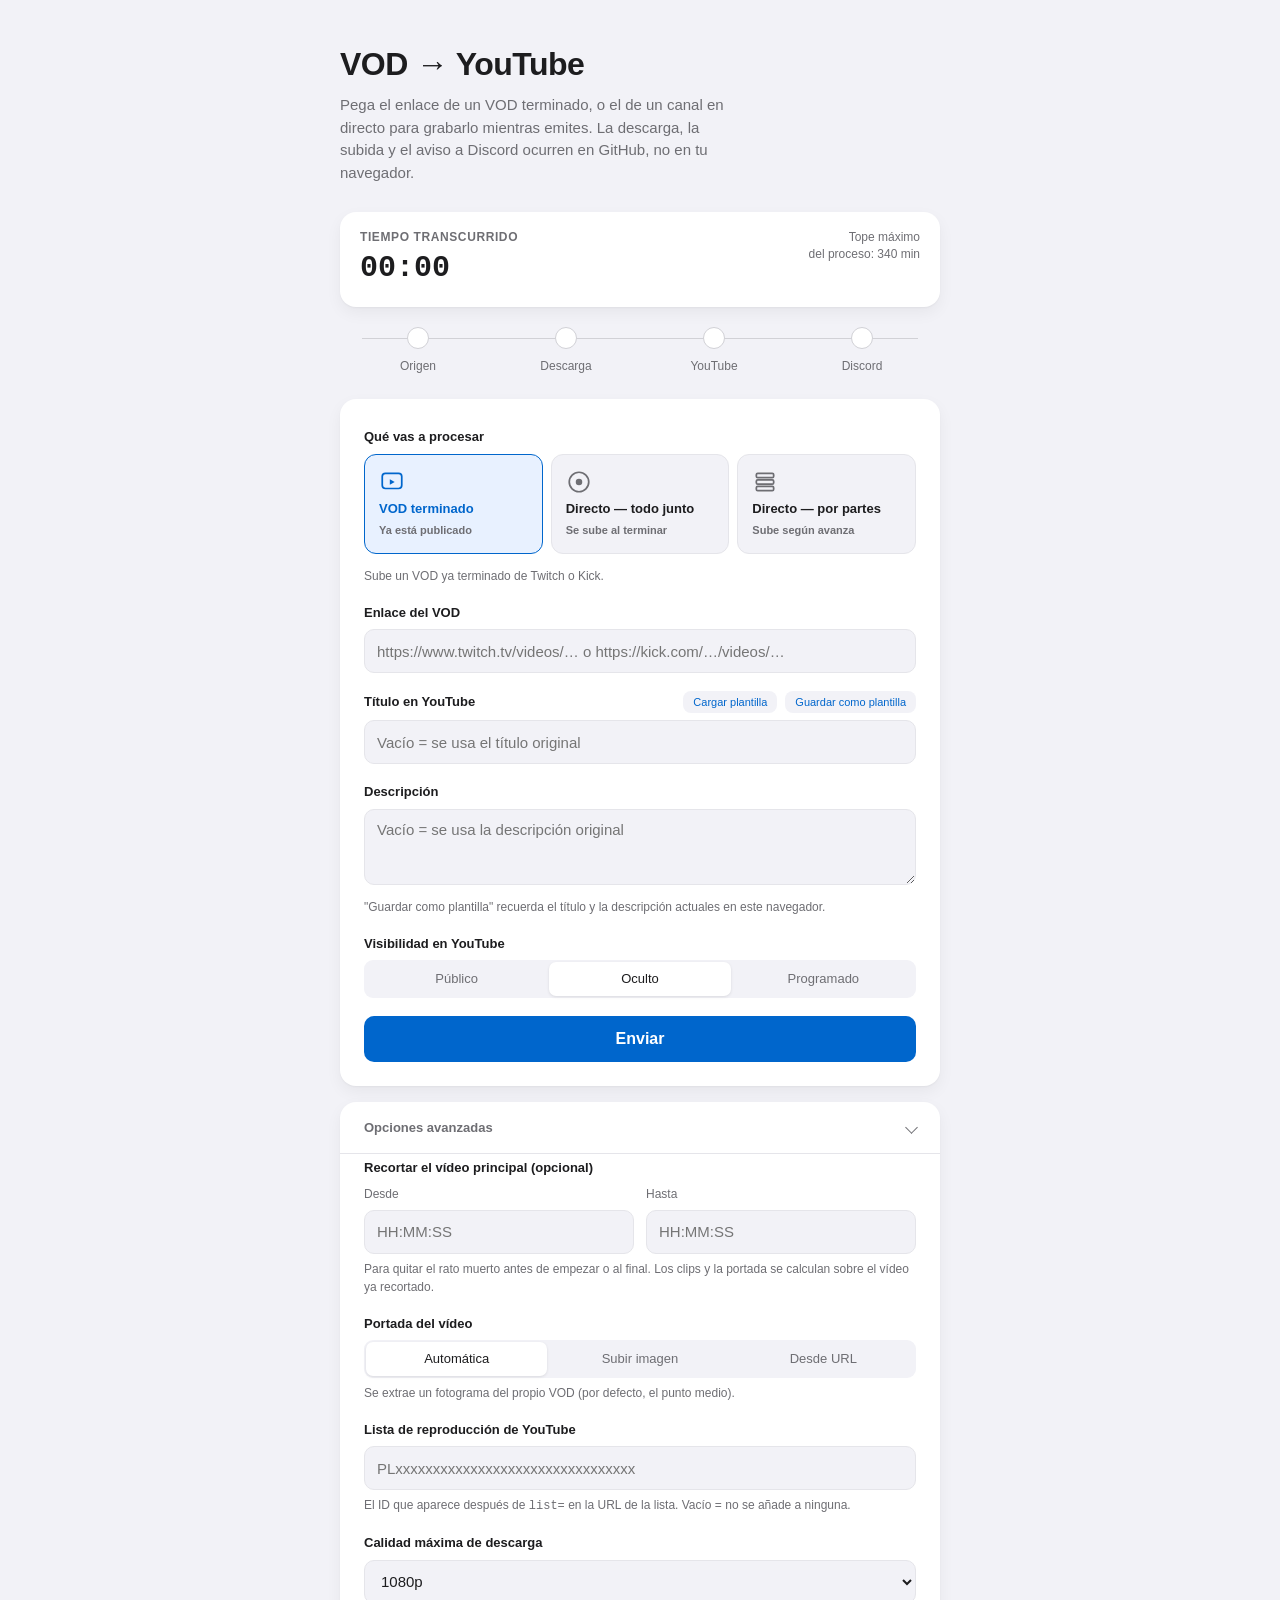
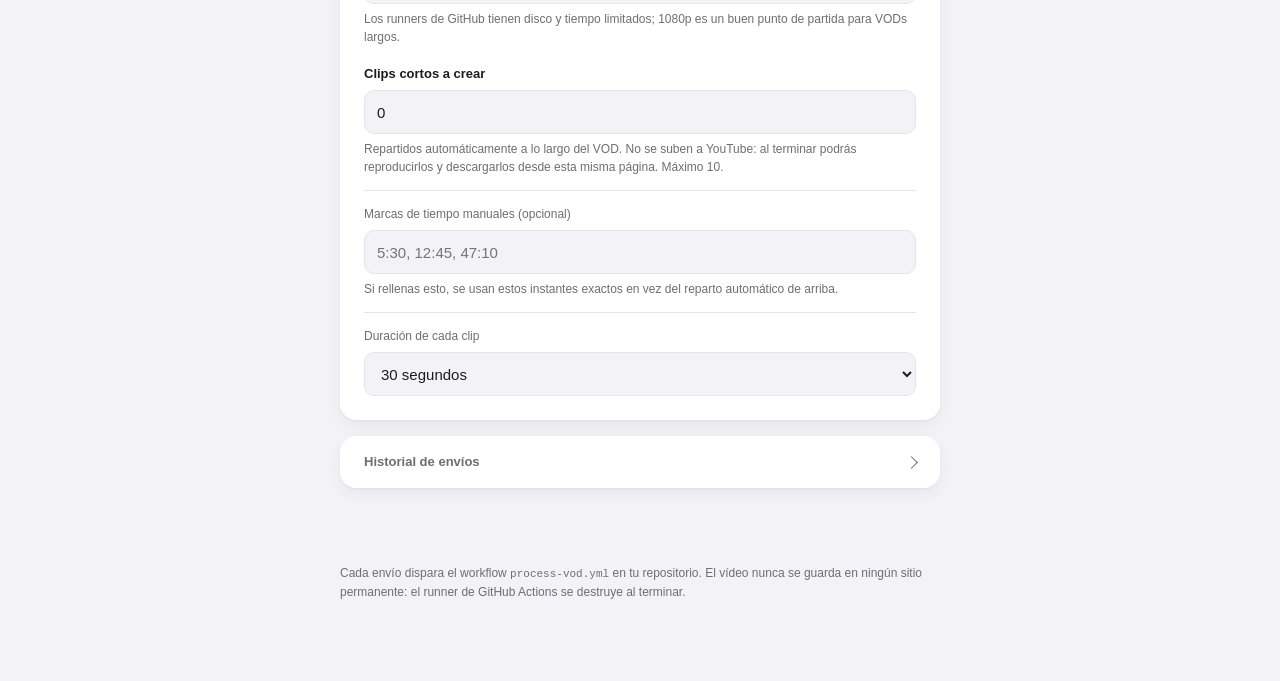
==== index.html @ ce453909 "Add files via upload" ====
<!doctype html>
<html lang="es">
<head>
<meta charset="utf-8" />
<meta name="viewport" content="width=device-width, initial-scale=1" />
<meta name="theme-color" content="#f2f2f7" />
<meta name="apple-mobile-web-app-capable" content="yes" />
<meta name="apple-mobile-web-app-status-bar-style" content="default" />
<title>VOD → YouTube</title>
<link rel="stylesheet" href="style.css" />
</head>
<body>
<div class="page">

  <h1>VOD → YouTube</h1>
  <p class="subtitle">Pega el enlace de un VOD terminado, o el de un canal en directo para grabarlo mientras emites. La descarga, la subida y el aviso a Discord ocurren en GitHub, no en tu navegador.</p>

  <div class="stopwatch">
    <div>
      <div class="stopwatch-label">Tiempo transcurrido</div>
      <div class="stopwatch-time" id="stopwatchTime">00:00</div>
    </div>
    <div class="stopwatch-ceiling">Tope máximo<br />del proceso: 340 min</div>
  </div>

  <div class="rail" id="rail" aria-hidden="true">
    <div class="rail-stop">
      <div class="lamp" id="lamp-origen"></div>
      <span class="rail-label">Origen</span>
    </div>
    <div class="rail-stop">
      <div class="lamp" id="lamp-descarga"></div>
      <span class="rail-label">Descarga</span>
    </div>
    <div class="rail-stop">
      <div class="lamp" id="lamp-youtube"></div>
      <span class="rail-label">YouTube</span>
    </div>
    <div class="rail-stop">
      <div class="lamp" id="lamp-discord"></div>
      <span class="rail-label">Discord</span>
    </div>
  </div>

  <form id="vodForm">

    <div class="card">
      <div class="field form-actions-row">
        <button type="button" id="retryLastBtn" class="ghost-btn" hidden>Rellenar con el último envío</button>
      </div>

      <div class="field">
        <label>Qué vas a procesar</label>
        <div class="mode-cards">
          <label class="mode-card" for="mode-vod">
            <input type="radio" name="mode" id="mode-vod" value="vod" checked />
            <span class="mode-card-icon" aria-hidden="true">
              <svg viewBox="0 0 24 24" fill="none" stroke="currentColor" stroke-width="1.6" stroke-linecap="round" stroke-linejoin="round"><rect x="3" y="4" width="18" height="14" rx="3"/><path d="M10 9.5v5l4.5-2.5z" fill="currentColor" stroke="none"/></svg>
            </span>
            <span class="mode-card-title">VOD terminado</span>
            <span class="mode-card-desc">Ya está publicado</span>
          </label>
          <label class="mode-card" for="mode-live-simple">
            <input type="radio" name="mode" id="mode-live-simple" value="live_simple" />
            <span class="mode-card-icon" aria-hidden="true">
              <svg viewBox="0 0 24 24" fill="none" stroke="currentColor" stroke-width="1.6" stroke-linecap="round" stroke-linejoin="round"><circle cx="12" cy="12" r="9"/><circle cx="12" cy="12" r="3" fill="currentColor" stroke="none"/></svg>
            </span>
            <span class="mode-card-title">Directo — todo junto</span>
            <span class="mode-card-desc">Se sube al terminar</span>
          </label>
          <label class="mode-card" for="mode-live-chunked">
            <input type="radio" name="mode" id="mode-live-chunked" value="live_chunked" />
            <span class="mode-card-icon" aria-hidden="true">
              <svg viewBox="0 0 24 24" fill="none" stroke="currentColor" stroke-width="1.6" stroke-linecap="round" stroke-linejoin="round"><rect x="4" y="4" width="16" height="4" rx="1.3"/><rect x="4" y="10" width="16" height="4" rx="1.3"/><rect x="4" y="16" width="16" height="4" rx="1.3"/></svg>
            </span>
            <span class="mode-card-title">Directo — por partes</span>
            <span class="mode-card-desc">Sube según avanza</span>
          </label>
        </div>
        <p class="hint" id="modeHint">Sube un VOD ya terminado de Twitch o Kick.</p>
      </div>

      <div class="field show-for-vod">
        <label for="vodUrl">Enlace del VOD</label>
        <input type="url" id="vodUrl" placeholder="https://www.twitch.tv/videos/… o https://kick.com/…/videos/…" />
      </div>

      <div class="field show-for-live">
        <label for="liveChannelUrl">Canal de Twitch en directo</label>
        <input type="url" id="liveChannelUrl" placeholder="https://www.twitch.tv/tu_canal" />
        <span class="hint">La URL de tu canal (no la de un VOD) — solo funciona mientras estés emitiendo de verdad.</span>
      </div>

      <div class="field show-for-chunked">
        <label for="chunkMinutes">Minutos por parte</label>
        <input type="number" id="chunkMinutes" min="5" max="60" value="25" />
        <span class="hint">Cada este número de minutos, lo grabado hasta ese momento se sube como una parte independiente ("— Parte 1", "— Parte 2"...), y sigue grabando la siguiente.</span>
      </div>

      <div class="field">
        <div class="field-label-row">
          <label for="title">Título en YouTube</label>
          <div class="template-buttons">
            <button type="button" id="loadTemplateBtn" class="ghost-btn-sm">Cargar plantilla</button>
            <button type="button" id="saveTemplateBtn" class="ghost-btn-sm">Guardar como plantilla</button>
          </div>
        </div>
        <input type="text" id="title" placeholder="Vacío = se usa el título original" />
      </div>

      <div class="field">
        <label for="description">Descripción</label>
        <textarea id="description" placeholder="Vacío = se usa la descripción original"></textarea>
        <span class="hint">"Guardar como plantilla" recuerda el título y la descripción actuales en este navegador.</span>
      </div>

      <div class="field">
        <label>Visibilidad en YouTube</label>
        <div class="segmented">
          <input type="radio" name="privacy" id="privacy-public" value="public" />
          <label for="privacy-public">Público</label>
          <input type="radio" name="privacy" id="privacy-unlisted" value="unlisted" checked />
          <label for="privacy-unlisted">Oculto</label>
          <input type="radio" name="privacy" id="privacy-scheduled" value="scheduled" />
          <label for="privacy-scheduled">Programado</label>
        </div>
        <div class="schedule-row" id="scheduleRow">
          <label for="scheduledAt">Fecha y hora de publicación</label>
          <input type="datetime-local" id="scheduledAt" />
          <span class="hint">En tu zona horaria local; se convierte a UTC automáticamente.</span>
        </div>
      </div>

      <div class="field">
        <button type="submit" id="submitBtn">Enviar</button>
      </div>
    </div>

    <details class="card" id="advancedDetails" open>
      <summary>Opciones avanzadas</summary>
      <div class="details-body">

        <div class="field show-for-vod">
          <label>Recortar el vídeo principal (opcional)</label>
          <div class="two-col">
            <div>
              <label for="trimStart" class="sublabel">Desde</label>
              <input type="text" id="trimStart" placeholder="HH:MM:SS" />
            </div>
            <div>
              <label for="trimEnd" class="sublabel">Hasta</label>
              <input type="text" id="trimEnd" placeholder="HH:MM:SS" />
            </div>
          </div>
          <span class="hint">Para quitar el rato muerto antes de empezar o al final. Los clips y la portada se calculan sobre el vídeo ya recortado.</span>
        </div>

        <div class="field hide-for-chunked">
          <label>Portada del vídeo</label>
          <div class="segmented">
            <input type="radio" name="thumbSource" id="thumb-auto" value="auto" checked />
            <label for="thumb-auto">Automática</label>
            <input type="radio" name="thumbSource" id="thumb-file" value="file" />
            <label for="thumb-file">Subir imagen</label>
            <input type="radio" name="thumbSource" id="thumb-url" value="url" />
            <label for="thumb-url">Desde URL</label>
          </div>

          <div class="hint" id="thumbAutoHint">Se extrae un fotograma del propio VOD (por defecto, el punto medio).</div>

          <div class="thumb-file-row" id="thumbFileRow">
            <label class="dropzone" id="dropzone" for="thumbFileInput">
              <span class="dropzone-text"><strong>Elige una imagen</strong> o arrástrala aquí — JPG o PNG, máx. 2MB</span>
              <input type="file" id="thumbFileInput" accept="image/jpeg,image/png" />
            </label>
            <div class="thumb-preview" id="thumbPreview">
              <img id="thumbPreviewImg" alt="Vista previa de la portada" />
              <div class="thumb-preview-info" id="thumbPreviewInfo"></div>
              <button type="button" id="thumbPreviewRemove">Quitar</button>
            </div>
            <span class="hint">Se sube a tu propio repositorio para que YouTube pueda leerla, y se borra automáticamente al terminar.</span>
          </div>

          <div class="thumb-url-row" id="thumbUrlRow">
            <input type="url" id="thumbnailUrl" placeholder="https://…/imagen.jpg" />
          </div>
        </div>

        <div class="field">
          <label for="playlistId">Lista de reproducción de YouTube</label>
          <input type="text" id="playlistId" placeholder="PLxxxxxxxxxxxxxxxxxxxxxxxxxxxxxxxx" />
          <span class="hint">El ID que aparece después de <code>list=</code> en la URL de la lista. Vacío = no se añade a ninguna.</span>
        </div>

        <div class="field show-for-vod">
          <label for="quality">Calidad máxima de descarga</label>
          <select id="quality">
            <option value="720">720p</option>
            <option value="1080" selected>1080p</option>
            <option value="best">Máxima disponible</option>
          </select>
          <span class="hint">Los runners de GitHub tienen disco y tiempo limitados; 1080p es un buen punto de partida para VODs largos.</span>
        </div>

        <div class="field hide-for-chunked">
          <label for="clipCount">Clips cortos a crear</label>
          <input type="number" id="clipCount" min="0" max="10" value="0" />
          <span class="hint">Repartidos automáticamente a lo largo del VOD. No se suben a YouTube: al terminar podrás reproducirlos y descargarlos desde esta misma página. Máximo 10.</span>

          <div class="field-sub">
            <label for="clipTimestamps" class="sublabel">Marcas de tiempo manuales (opcional)</label>
            <input type="text" id="clipTimestamps" placeholder="5:30, 12:45, 47:10" />
            <span class="hint">Si rellenas esto, se usan estos instantes exactos en vez del reparto automático de arriba.</span>
          </div>

          <div class="field-sub">
            <label for="clipDuration" class="sublabel">Duración de cada clip</label>
            <select id="clipDuration">
              <option value="15">15 segundos</option>
              <option value="30" selected>30 segundos</option>
              <option value="60">60 segundos</option>
            </select>
          </div>
        </div>

      </div>
    </details>

  </form>

  <div class="card results-gallery" id="resultsGallery" hidden>
    <h2 class="results-title">Resultado</h2>
    <div id="resultsList"></div>
  </div>

  <details class="card" id="historyDetails">
    <summary>Historial de envíos</summary>
    <div class="details-body">
      <div id="historyList" class="hint">Cargando…</div>
    </div>
  </details>

  <details class="card hidden-by-default" id="connectionDetails">
    <summary>Conexión con GitHub</summary>
    <div class="details-body">
      <div class="field">
        <label for="ghOwner">Usuario u organización</label>
        <input type="text" id="ghOwner" placeholder="tu-usuario" />
      </div>
      <div class="field">
        <label for="ghRepo">Repositorio</label>
        <input type="text" id="ghRepo" placeholder="vod2youtube-web" />
      </div>
      <div class="field">
        <label for="ghBranch">Rama</label>
        <input type="text" id="ghBranch" placeholder="main" value="main" />
      </div>
      <div class="field">
        <label for="ghToken">Token de acceso personal</label>
        <input type="password" id="ghToken" placeholder="ghp_… o github_pat_…" />
        <span class="hint">Necesita permisos de Actions (leer/escribir) y de Contenido (leer/escribir) sobre este repositorio. Se usa directamente desde tu navegador hacia GitHub; no pasa por ningún otro servidor.</span>
        <div class="checkbox-row">
          <input type="checkbox" id="rememberToken" checked />
          <label for="rememberToken">Recordar en este navegador</label>
        </div>
      </div>
      <p class="hint">Esta sección solo se ve añadiendo <code>?config</code> al final del enlace de esta página. Compártelo solo con quien deba configurarlo.</p>
    </div>
  </details>

  <p id="status" role="status"></p>

  <footer>
    Cada envío dispara el workflow <code>process-vod.yml</code> en tu repositorio.
    El vídeo nunca se guarda en ningún sitio permanente: el runner de GitHub Actions se destruye al terminar.
  </footer>

</div>
<script src="app.js"></script>
</body>
</html>
---- style.css ----
:root {
  --bg: #f2f2f7;
  --surface: #ffffff;
  --surface-raised: #f2f2f7;
  --line: #e5e5ea;
  --line-strong: #d1d1d6;
  --text: #1d1d1f;
  --text-muted: #6e6e73;
  --text-faint: #6e6e73;
  --blue: #0066cc;
  --blue-dim: #e8f1ff;
  --green: #1f7a35;
  --green-dim: #e7f8ea;
  --orange: #ff9500;
  --orange-dim: #fff1de;
  --red: #c92a1f;
  --red-dim: #ffebe9;
  --mono: ui-monospace, "SF Mono", Menlo, Consolas, monospace;
  --sans: -apple-system, BlinkMacSystemFont, "SF Pro Text", "Segoe UI", Roboto, Helvetica, Arial, sans-serif;
  --shadow-card: 0 1px 2px rgba(0, 0, 0, 0.04), 0 6px 16px rgba(0, 0, 0, 0.05);
}

* {
  box-sizing: border-box;
  -webkit-tap-highlight-color: transparent;
}

html {
  color-scheme: light;
}

body {
  margin: 0;
  background: var(--bg);
  color: var(--text);
  font-family: var(--sans);
  line-height: 1.5;
  min-height: 100vh;
  -webkit-font-smoothing: antialiased;
}

.page {
  max-width: 640px;
  margin: 0 auto;
  padding: 40px 20px 80px;
}

h1 {
  font-family: var(--sans);
  font-size: clamp(26px, 6vw, 32px);
  font-weight: 700;
  margin: 0 0 6px;
  letter-spacing: -0.015em;
  color: var(--text);
}

.subtitle {
  color: var(--text-muted);
  margin: 0 0 28px;
  max-width: 46ch;
  font-size: 15px;
}

/* ---------- Stopwatch ---------- */
.stopwatch {
  display: flex;
  align-items: baseline;
  justify-content: space-between;
  gap: 12px;
  background: var(--surface);
  border-radius: 16px;
  box-shadow: var(--shadow-card);
  padding: 16px 20px;
  margin-bottom: 20px;
}

.stopwatch-label {
  font-family: var(--sans);
  font-size: 12px;
  font-weight: 600;
  letter-spacing: 0.05em;
  text-transform: uppercase;
  color: var(--text-muted);
}

.stopwatch-time {
  font-family: var(--mono);
  font-size: 30px;
  font-weight: 600;
  font-variant-numeric: tabular-nums;
  color: var(--text);
}

.stopwatch-time.state-success { color: var(--green); }
.stopwatch-time.state-error { color: var(--red); }

.stopwatch-ceiling {
  font-family: var(--sans);
  font-size: 12px;
  color: var(--text-faint);
  text-align: right;
  line-height: 1.4;
}

@media (max-width: 420px) {
  .stopwatch {
    flex-direction: column;
    align-items: flex-start;
    gap: 6px;
  }
  .stopwatch-ceiling {
    text-align: left;
  }
}

/* ---------- Rail (signature element) ---------- */
.rail {
  position: relative;
  display: flex;
  justify-content: space-between;
  margin: 0 0 24px;
  padding: 0 4px;
}

.rail::before {
  content: "";
  position: absolute;
  top: 11px;
  left: 22px;
  right: 22px;
  height: 1px;
  background: var(--line-strong);
  z-index: 0;
}

.rail-stop {
  position: relative;
  z-index: 1;
  display: flex;
  flex-direction: column;
  align-items: center;
  gap: 8px;
  flex: 1;
}

.lamp {
  width: 22px;
  height: 22px;
  border-radius: 50%;
  background: var(--surface);
  border: 1.5px solid var(--line-strong);
  transition: background 0.25s ease, border-color 0.25s ease, box-shadow 0.25s ease;
}

.lamp.done {
  background: var(--green);
  border-color: var(--green);
  box-shadow: 0 0 0 4px var(--green-dim);
}

.lamp.active {
  background: var(--orange);
  border-color: var(--orange);
  box-shadow: 0 0 0 4px var(--orange-dim);
  animation: pulse 1.4s ease-in-out infinite;
}

.lamp.error {
  background: var(--red);
  border-color: var(--red);
  box-shadow: 0 0 0 4px var(--red-dim);
}

@keyframes pulse {
  0%, 100% { transform: scale(1); }
  50% { transform: scale(1.18); }
}

@media (prefers-reduced-motion: reduce) {
  .lamp.active { animation: none; }
}

.rail-label {
  font-family: var(--sans);
  font-size: 12px;
  font-weight: 500;
  color: var(--text-muted);
  text-align: center;
}

@media (max-width: 360px) {
  .rail-label {
    font-size: 10px;
  }
}

/* ---------- Card / form ---------- */
.card {
  background: var(--surface);
  border-radius: 16px;
  box-shadow: var(--shadow-card);
  padding: 24px;
  margin-bottom: 16px;
}

.field {
  margin-bottom: 18px;
}

.field:last-child {
  margin-bottom: 0;
}

label {
  display: block;
  font-size: 13px;
  font-weight: 600;
  margin-bottom: 7px;
  color: var(--text);
}

.hint {
  display: block;
  font-size: 12px;
  color: var(--text-muted);
  margin-top: 6px;
  line-height: 1.5;
}

input[type="text"],
input[type="url"],
input[type="password"],
input[type="number"],
input[type="datetime-local"],
textarea,
select {
  width: 100%;
  background: var(--surface-raised);
  border: 1px solid var(--line);
  border-radius: 10px;
  color: var(--text);
  font-family: var(--sans);
  font-size: 15px;
  padding: 11px 12px;
  min-height: 44px;
}

textarea {
  resize: vertical;
  min-height: 76px;
}

input:focus-visible,
textarea:focus-visible,
select:focus-visible,
button:focus-visible {
  outline: none;
  box-shadow: 0 0 0 4px var(--blue-dim);
  border-color: var(--blue);
}

/* ---------- Tarjetas de modo (VOD / directo) ---------- */
.mode-cards {
  display: grid;
  grid-template-columns: repeat(3, 1fr);
  gap: 8px;
}

@media (max-width: 480px) {
  .mode-cards {
    grid-template-columns: 1fr;
  }
}

.mode-card {
  position: relative;
  display: flex;
  flex-direction: column;
  align-items: flex-start;
  gap: 6px;
  padding: 14px;
  border-radius: 12px;
  border: 1.5px solid var(--line);
  background: var(--surface-raised);
  cursor: pointer;
  transition: border-color 0.15s ease, background 0.15s ease;
}

.mode-card input {
  position: absolute;
  opacity: 0;
  pointer-events: none;
}

.mode-card-icon {
  width: 26px;
  height: 26px;
  color: var(--text-muted);
}

.mode-card-icon svg {
  width: 100%;
  height: 100%;
}

.mode-card-title {
  font-size: 13px;
  font-weight: 600;
  color: var(--text);
  line-height: 1.3;
}

.mode-card-desc {
  font-size: 11px;
  color: var(--text-muted);
  line-height: 1.4;
}

.mode-card:hover {
  border-color: var(--line-strong);
}

.mode-card:has(input:checked) {
  border-color: var(--blue);
  background: var(--blue-dim);
}

.mode-card:has(input:checked) .mode-card-icon,
.mode-card:has(input:checked) .mode-card-title {
  color: var(--blue);
}

.mode-card:has(input:focus-visible) {
  outline: none;
  box-shadow: 0 0 0 4px var(--blue-dim);
}

/* Segmented control (estilo iOS) */
.segmented {
  display: flex;
  background: var(--surface-raised);
  border-radius: 9px;
  padding: 2px;
  gap: 2px;
}

.segmented input {
  position: absolute;
  opacity: 0;
  pointer-events: none;
}

.segmented label {
  flex: 1;
  text-align: center;
  margin: 0;
  padding: 7px 6px;
  font-size: 13px;
  font-weight: 500;
  cursor: pointer;
  border-radius: 7px;
  color: var(--text-muted);
  transition: background 0.15s ease, color 0.15s ease, box-shadow 0.15s ease;
}

.segmented input:checked + label {
  background: var(--surface);
  color: var(--text);
  box-shadow: 0 1px 3px rgba(0, 0, 0, 0.1);
}

/* ---------- Visibilidad según el modo elegido ---------- */
.show-for-vod,
.show-for-live,
.show-for-chunked {
  display: none;
}

.show-for-vod.mode-visible,
.show-for-live.mode-visible,
.show-for-chunked.mode-visible {
  display: block;
}

.hide-for-chunked.mode-hidden {
  display: none;
}

.schedule-row,
.thumb-url-row,
.thumb-file-row {
  display: none;
  margin-top: 12px;
}

.schedule-row.visible,
.thumb-url-row.visible,
.thumb-file-row.visible {
  display: block;
}

/* ---------- Dropzone (subida de miniatura) ---------- */
.dropzone {
  border: 1.5px dashed var(--line-strong);
  border-radius: 12px;
  padding: 20px;
  text-align: center;
  cursor: pointer;
  transition: border-color 0.15s ease, background 0.15s ease;
}

.dropzone:hover,
.dropzone.dragover {
  border-color: var(--blue);
  background: var(--blue-dim);
}

.dropzone input[type="file"] {
  display: none;
}

.dropzone-text {
  font-size: 13px;
  color: var(--text-muted);
}

.dropzone-text strong {
  color: var(--blue);
  font-weight: 600;
}

.thumb-preview {
  display: none;
  align-items: center;
  gap: 12px;
  margin-top: 12px;
}

.thumb-preview.visible {
  display: flex;
}

.thumb-preview img {
  width: 96px;
  height: 54px;
  object-fit: cover;
  border-radius: 8px;
  border: 1px solid var(--line);
}

.thumb-preview-info {
  font-size: 12px;
  color: var(--text-muted);
  flex: 1;
}

.thumb-preview button {
  background: var(--surface-raised);
  border: none;
  color: var(--text-muted);
  border-radius: 8px;
  padding: 8px 12px;
  font-size: 12px;
  cursor: pointer;
}

.thumb-preview button:hover {
  color: var(--red);
}

button[type="submit"] {
  width: 100%;
  background: var(--blue);
  color: #ffffff;
  border: none;
  border-radius: 10px;
  font-family: var(--sans);
  font-size: 16px;
  font-weight: 600;
  padding: 13px 16px;
  min-height: 46px;
  cursor: pointer;
  transition: opacity 0.15s ease, transform 0.1s ease;
}

button[type="submit"]:hover {
  opacity: 0.9;
}

button[type="submit"]:active {
  transform: scale(0.985);
}

button[type="submit"]:disabled {
  opacity: 0.45;
  cursor: not-allowed;
}

/* ---------- Botones secundarios / plantillas / reintentar ---------- */
.form-actions-row {
  display: flex;
  justify-content: flex-end;
  margin-bottom: 4px;
}

.field-label-row {
  display: flex;
  align-items: baseline;
  justify-content: space-between;
  gap: 12px;
  margin-bottom: 7px;
}

.field-label-row label {
  margin-bottom: 0;
}

.template-buttons {
  display: flex;
  gap: 8px;
}

.ghost-btn,
.ghost-btn-sm {
  background: var(--surface-raised);
  border: none;
  color: var(--blue);
  border-radius: 8px;
  cursor: pointer;
  font-family: var(--sans);
  font-weight: 500;
}

.ghost-btn {
  padding: 9px 14px;
  font-size: 13px;
  min-height: 38px;
}

.ghost-btn-sm {
  padding: 5px 10px;
  font-size: 11px;
  white-space: nowrap;
}

.ghost-btn:hover,
.ghost-btn-sm:hover {
  background: var(--blue-dim);
}

.two-col {
  display: grid;
  grid-template-columns: 1fr 1fr;
  gap: 12px;
}

@media (max-width: 480px) {
  .two-col {
    grid-template-columns: 1fr;
  }
  .field-label-row {
    flex-direction: column;
    align-items: flex-start;
    gap: 6px;
  }
}

.sublabel {
  font-size: 12px;
  color: var(--text-muted);
  font-weight: 500;
}

.field-sub {
  margin-top: 14px;
  padding-top: 14px;
  border-top: 1px solid var(--line);
}

.field-sub label {
  display: block;
  margin-bottom: 7px;
}

/* ---------- Conexión (details/summary) ---------- */
.hidden-by-default {
  display: none;
}

.hidden-by-default.config-visible {
  display: block;
}

details.card {
  padding: 0;
}

details.card summary {
  list-style: none;
  cursor: pointer;
  padding: 16px 24px;
  font-size: 13px;
  font-weight: 600;
  color: var(--text-muted);
  display: flex;
  align-items: center;
  justify-content: space-between;
}

details.card summary::-webkit-details-marker {
  display: none;
}

details.card summary::after {
  content: "";
  width: 8px;
  height: 8px;
  border-right: 1.5px solid var(--text-faint);
  border-bottom: 1.5px solid var(--text-faint);
  transform: rotate(-45deg);
  transition: transform 0.15s ease;
}

details.card[open] summary::after {
  transform: rotate(45deg);
}

details.card .details-body {
  padding: 4px 24px 24px;
  border-top: 1px solid var(--line);
}

.checkbox-row {
  display: flex;
  align-items: center;
  gap: 10px;
  margin-top: 8px;
}

.checkbox-row label {
  margin: 0;
  font-size: 13px;
  font-weight: 400;
  color: var(--text-muted);
}

/* Interruptor estilo iOS, reemplaza la casilla nativa */
.checkbox-row input[type="checkbox"] {
  appearance: none;
  -webkit-appearance: none;
  width: 44px;
  height: 26px;
  min-height: 0;
  border-radius: 13px;
  background: var(--line-strong);
  position: relative;
  cursor: pointer;
  flex-shrink: 0;
  transition: background 0.2s ease;
}

.checkbox-row input[type="checkbox"]::before {
  content: "";
  position: absolute;
  top: 2px;
  left: 2px;
  width: 22px;
  height: 22px;
  border-radius: 50%;
  background: #ffffff;
  box-shadow: 0 1px 3px rgba(0, 0, 0, 0.25);
  transition: transform 0.2s ease;
}

.checkbox-row input[type="checkbox"]:checked {
  background: var(--green);
}

.checkbox-row input[type="checkbox"]:checked::before {
  transform: translateX(18px);
}

/* ---------- Galería de resultados ---------- */
.results-gallery {
  display: none;
}

.results-gallery.visible {
  display: block;
}

.results-title {
  font-size: 13px;
  font-weight: 600;
  color: var(--text-muted);
  margin: 0 0 16px;
}

.result-item {
  display: flex;
  align-items: center;
  gap: 14px;
  padding: 12px 0;
  border-bottom: 1px solid var(--line);
}

.result-item:last-child {
  border-bottom: none;
}

.result-item img {
  width: 120px;
  height: 68px;
  object-fit: cover;
  border-radius: 10px;
  border: 1px solid var(--line);
  background: var(--surface-raised);
  flex-shrink: 0;
}

.result-item-info {
  min-width: 0;
}

.result-item-label {
  font-size: 12px;
  font-weight: 600;
  color: var(--text-muted);
  margin: 0 0 4px;
}

.result-item a {
  color: var(--blue);
  font-size: 14px;
  word-break: break-all;
}

.clip-item {
  flex-direction: column;
  align-items: stretch;
  gap: 8px;
}

.clip-load-btn {
  align-self: flex-start;
  background: var(--surface-raised);
  border: none;
  color: var(--blue);
  border-radius: 8px;
  padding: 9px 14px;
  font-family: var(--sans);
  font-size: 13px;
  font-weight: 500;
  cursor: pointer;
  min-height: 38px;
}

.clip-load-btn:hover:not(:disabled) {
  background: var(--blue-dim);
}

.clip-load-btn:disabled {
  opacity: 0.55;
  cursor: default;
}

.clip-player {
  width: 100%;
  max-width: 420px;
  border-radius: 12px;
  background: #000;
}

.clip-download-link {
  align-self: flex-start;
  color: var(--blue);
  font-size: 13px;
  font-weight: 500;
}

/* ---------- Historial ---------- */
.history-item {
  display: flex;
  justify-content: space-between;
  align-items: baseline;
  gap: 12px;
  padding: 11px 0;
  border-bottom: 1px solid var(--line);
  font-size: 13px;
}

.history-item:last-child {
  border-bottom: none;
}

.history-item-main {
  min-width: 0;
}

.history-item-title {
  color: var(--text);
  text-decoration: none;
  font-weight: 500;
}

.history-item-title:hover {
  color: var(--blue);
}

.history-item-meta {
  color: var(--text-muted);
  font-size: 12px;
  margin-top: 2px;
}

.history-item-status {
  font-size: 11px;
  font-weight: 600;
  text-transform: uppercase;
  letter-spacing: 0.02em;
  flex-shrink: 0;
  padding: 3px 8px;
  border-radius: 6px;
}

.history-item-status.success {
  color: var(--green);
  background: var(--green-dim);
}

.history-item-status.failure {
  color: var(--red);
  background: var(--red-dim);
}

/* ---------- Status panel ---------- */
#status {
  font-family: var(--sans);
  font-size: 13px;
  color: var(--text-muted);
  min-height: 20px;
}

#status.state-success { color: var(--green); }
#status.state-error { color: var(--red); }

#status a {
  color: var(--blue);
}

footer {
  margin-top: 40px;
  color: var(--text-faint);
  font-size: 12px;
  line-height: 1.6;
}

footer a {
  color: var(--text-faint);
}

footer code {
  font-family: var(--mono);
  font-size: 11px;
}

/* ---------- Responsive: pantallas muy pequeñas ---------- */
@media (max-width: 380px) {
  .page {
    padding: 28px 16px 60px;
  }
  .card {
    padding: 18px;
    border-radius: 14px;
  }
  h1 {
    font-size: 24px;
  }
}
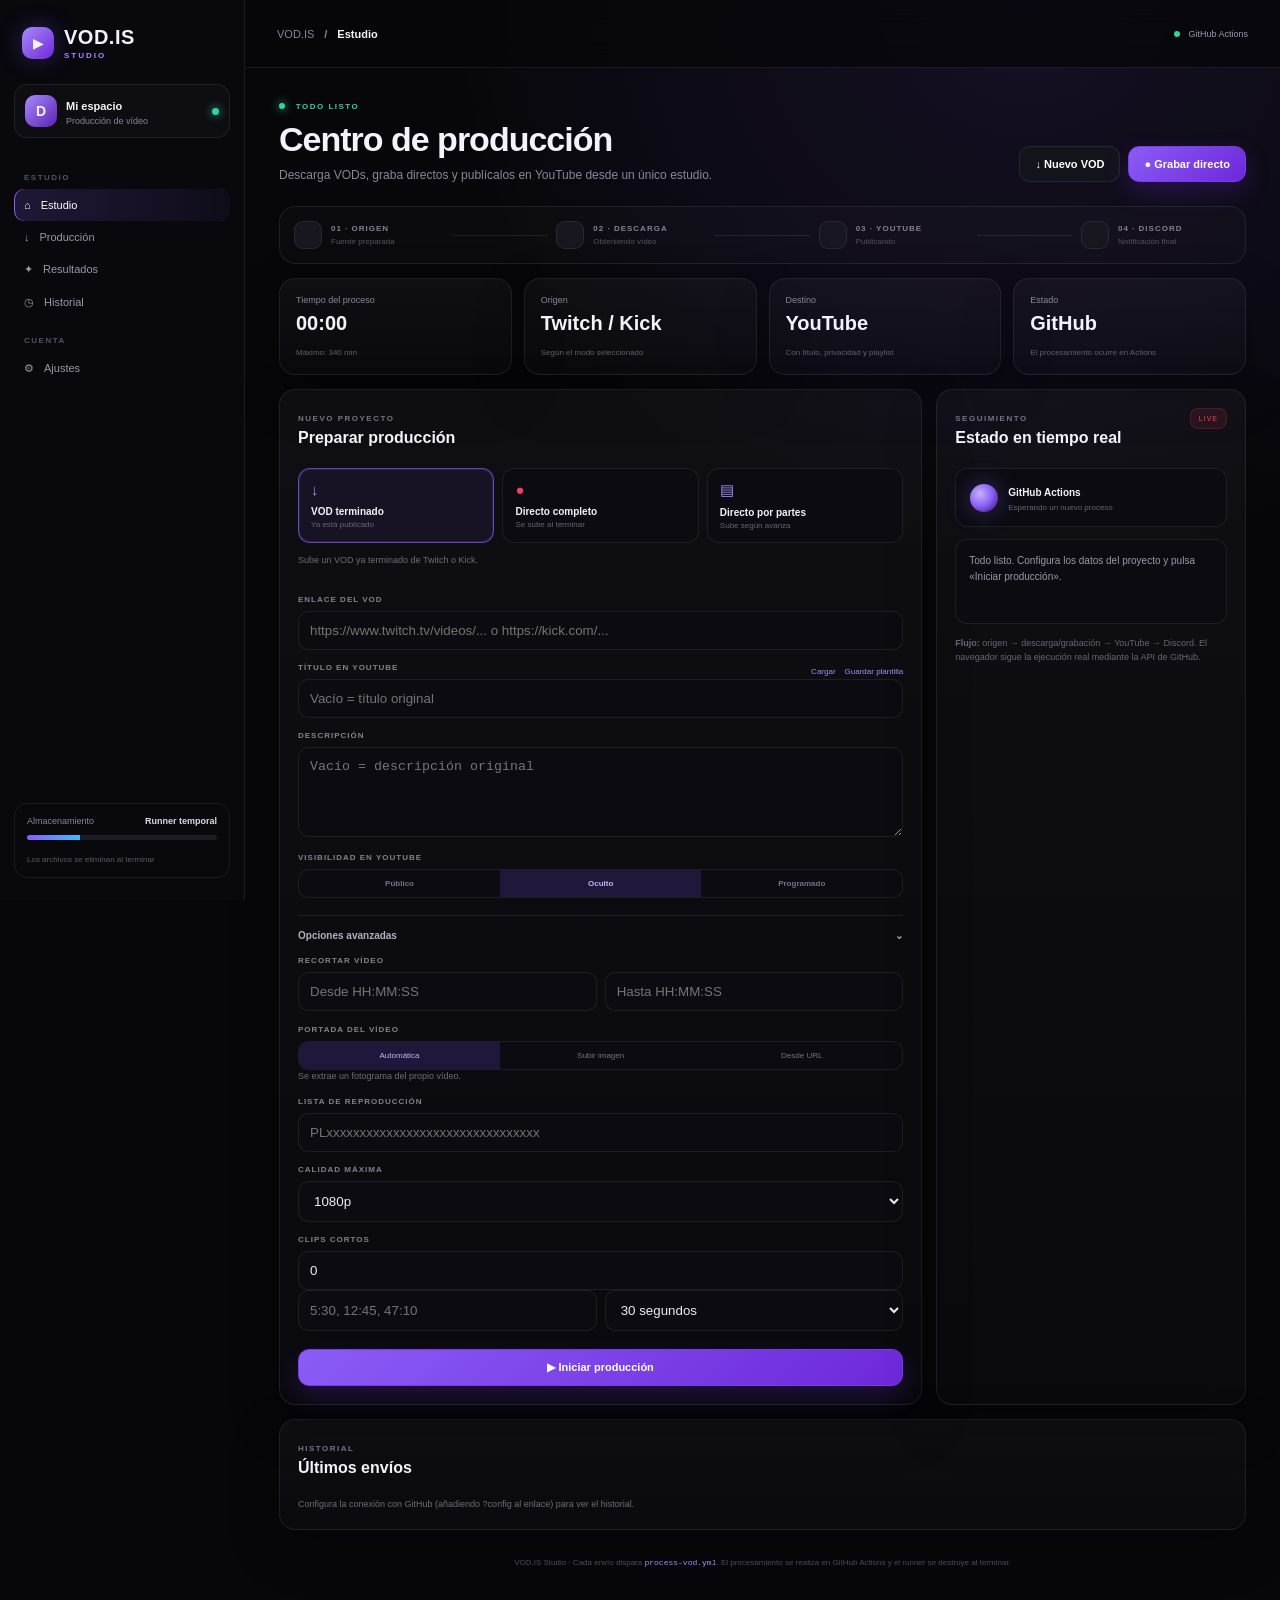
==== commit 27496f4a: "Add files via upload" ====
--- a/index.html
+++ b/index.html
@@ -1,281 +1,182 @@
 <!doctype html>
 <html lang="es">
 <head>
-<meta charset="utf-8" />
-<meta name="viewport" content="width=device-width, initial-scale=1" />
-<meta name="theme-color" content="#f2f2f7" />
-<meta name="apple-mobile-web-app-capable" content="yes" />
-<meta name="apple-mobile-web-app-status-bar-style" content="default" />
-<title>VOD → YouTube</title>
-<link rel="stylesheet" href="style.css" />
+  <meta charset="utf-8">
+  <meta name="viewport" content="width=device-width, initial-scale=1">
+  <meta name="theme-color" content="#08080c">
+  <title>VOD.IS Studio</title>
+  <link rel="stylesheet" href="style.css">
 </head>
 <body>
-<div class="page">
+<div class="app-shell">
+  <aside class="sidebar">
+    <div class="brand"><div class="brand-mark">▶</div><div><strong>VOD.IS</strong><small>STUDIO</small></div></div>
+    <div class="workspace"><span class="workspace-avatar">D</span><div><strong>Mi espacio</strong><small>Producción de vídeo</small></div><i></i></div>
+    <nav>
+      <p>ESTUDIO</p>
+      <a class="nav active" href="#studio">⌂ <span>Estudio</span></a>
+      <a class="nav" href="#produccion">↓ <span>Producción</span></a>
+      <a class="nav" href="#resultados">✦ <span>Resultados</span></a>
+      <a class="nav" href="#historial">◷ <span>Historial</span></a>
+      <p>CUENTA</p>
+      <a class="nav" href="?config#conexion">⚙ <span>Ajustes</span></a>
+    </nav>
+    <div class="storage"><div><span>Almacenamiento</span><b>Runner temporal</b></div><div class="storage-bar"><i></i></div><small>Los archivos se eliminan al terminar</small></div>
+  </aside>
 
-  <h1>VOD → YouTube</h1>
-  <p class="subtitle">Pega el enlace de un VOD terminado, o el de un canal en directo para grabarlo mientras emites. La descarga, la subida y el aviso a Discord ocurren en GitHub, no en tu navegador.</p>
+  <main>
+    <header class="topbar">
+      <div class="crumb"><span>VOD.IS</span><b>/</b><strong>Estudio</strong></div>
+      <div class="top-status"><span></span> GitHub Actions</div>
+    </header>
 
-  <div class="stopwatch">
-    <div>
-      <div class="stopwatch-label">Tiempo transcurrido</div>
-      <div class="stopwatch-time" id="stopwatchTime">00:00</div>
-    </div>
-    <div class="stopwatch-ceiling">Tope máximo<br />del proceso: 340 min</div>
-  </div>
+    <div class="page">
+      <section id="studio" class="hero">
+        <div><div class="eyebrow"><i></i> TODO LISTO</div><h1>Centro de producción</h1><p>Descarga VODs, graba directos y publícalos en YouTube desde un único estudio.</p></div>
+        <div class="hero-actions">
+          <a class="btn secondary" href="#produccion">↓ Nuevo VOD</a>
+          <button class="btn primary" type="button" id="focusLive">● Grabar directo</button>
+        </div>
+      </section>
 
-  <div class="rail" id="rail" aria-hidden="true">
-    <div class="rail-stop">
-      <div class="lamp" id="lamp-origen"></div>
-      <span class="rail-label">Origen</span>
-    </div>
-    <div class="rail-stop">
-      <div class="lamp" id="lamp-descarga"></div>
-      <span class="rail-label">Descarga</span>
-    </div>
-    <div class="rail-stop">
-      <div class="lamp" id="lamp-youtube"></div>
-      <span class="rail-label">YouTube</span>
-    </div>
-    <div class="rail-stop">
-      <div class="lamp" id="lamp-discord"></div>
-      <span class="rail-label">Discord</span>
-    </div>
-  </div>
+      <section class="pipeline">
+        <div class="stage"><span class="lamp" id="lamp-origen"></span><div><b>01 · ORIGEN</b><small>Fuente preparada</small></div></div>
+        <div class="line"></div>
+        <div class="stage"><span class="lamp" id="lamp-descarga"></span><div><b>02 · DESCARGA</b><small>Obteniendo vídeo</small></div></div>
+        <div class="line"></div>
+        <div class="stage"><span class="lamp" id="lamp-youtube"></span><div><b>03 · YOUTUBE</b><small>Publicando</small></div></div>
+        <div class="line"></div>
+        <div class="stage"><span class="lamp" id="lamp-discord"></span><div><b>04 · DISCORD</b><small>Notificación final</small></div></div>
+      </section>
 
-  <form id="vodForm">
+      <section class="metrics">
+        <article><span>Tiempo del proceso</span><strong id="stopwatchTime">00:00</strong><small>Máximo: 340 min</small></article>
+        <article><span>Origen</span><strong>Twitch / Kick</strong><small>Según el modo seleccionado</small></article>
+        <article><span>Destino</span><strong>YouTube</strong><small>Con título, privacidad y playlist</small></article>
+        <article><span>Estado</span><strong>GitHub</strong><small>El procesamiento ocurre en Actions</small></article>
+      </section>
 
-    <div class="card">
-      <div class="field form-actions-row">
-        <button type="button" id="retryLastBtn" class="ghost-btn" hidden>Rellenar con el último envío</button>
-      </div>
+      <section id="produccion" class="studio-grid">
+        <form id="vodForm" class="panel production-panel">
+          <div class="panel-head"><div><span class="eyebrow">NUEVO PROYECTO</span><h2>Preparar producción</h2></div><button type="button" id="retryLastBtn" class="ghost" hidden>↻ Último envío</button></div>
 
-      <div class="field">
-        <label>Qué vas a procesar</label>
-        <div class="mode-cards">
-          <label class="mode-card" for="mode-vod">
-            <input type="radio" name="mode" id="mode-vod" value="vod" checked />
-            <span class="mode-card-icon" aria-hidden="true">
-              <svg viewBox="0 0 24 24" fill="none" stroke="currentColor" stroke-width="1.6" stroke-linecap="round" stroke-linejoin="round"><rect x="3" y="4" width="18" height="14" rx="3"/><path d="M10 9.5v5l4.5-2.5z" fill="currentColor" stroke="none"/></svg>
-            </span>
-            <span class="mode-card-title">VOD terminado</span>
-            <span class="mode-card-desc">Ya está publicado</span>
-          </label>
-          <label class="mode-card" for="mode-live-simple">
-            <input type="radio" name="mode" id="mode-live-simple" value="live_simple" />
-            <span class="mode-card-icon" aria-hidden="true">
-              <svg viewBox="0 0 24 24" fill="none" stroke="currentColor" stroke-width="1.6" stroke-linecap="round" stroke-linejoin="round"><circle cx="12" cy="12" r="9"/><circle cx="12" cy="12" r="3" fill="currentColor" stroke="none"/></svg>
-            </span>
-            <span class="mode-card-title">Directo — todo junto</span>
-            <span class="mode-card-desc">Se sube al terminar</span>
-          </label>
-          <label class="mode-card" for="mode-live-chunked">
-            <input type="radio" name="mode" id="mode-live-chunked" value="live_chunked" />
-            <span class="mode-card-icon" aria-hidden="true">
-              <svg viewBox="0 0 24 24" fill="none" stroke="currentColor" stroke-width="1.6" stroke-linecap="round" stroke-linejoin="round"><rect x="4" y="4" width="16" height="4" rx="1.3"/><rect x="4" y="10" width="16" height="4" rx="1.3"/><rect x="4" y="16" width="16" height="4" rx="1.3"/></svg>
-            </span>
-            <span class="mode-card-title">Directo — por partes</span>
-            <span class="mode-card-desc">Sube según avanza</span>
-          </label>
-        </div>
-        <p class="hint" id="modeHint">Sube un VOD ya terminado de Twitch o Kick.</p>
-      </div>
+          <div class="mode-grid">
+            <label class="mode-card"><input type="radio" name="mode" id="mode-vod" value="vod" checked><span>↓</span><b>VOD terminado</b><small>Ya está publicado</small></label>
+            <label class="mode-card"><input type="radio" name="mode" id="mode-live-simple" value="live_simple"><span class="red">●</span><b>Directo completo</b><small>Se sube al terminar</small></label>
+            <label class="mode-card"><input type="radio" name="mode" id="mode-live-chunked" value="live_chunked"><span>▤</span><b>Directo por partes</b><small>Sube según avanza</small></label>
+          </div>
+          <p class="hint mode-hint" id="modeHint"></p>
 
-      <div class="field show-for-vod">
-        <label for="vodUrl">Enlace del VOD</label>
-        <input type="url" id="vodUrl" placeholder="https://www.twitch.tv/videos/… o https://kick.com/…/videos/…" />
-      </div>
+          <div class="field show-for-vod">
+            <label for="vodUrl">ENLACE DEL VOD</label>
+            <input id="vodUrl" type="url" placeholder="https://www.twitch.tv/videos/... o https://kick.com/...">
+          </div>
+          <div class="field show-for-live">
+            <label for="liveChannelUrl">CANAL DE TWITCH EN DIRECTO</label>
+            <input id="liveChannelUrl" type="url" placeholder="https://www.twitch.tv/tu_canal">
+          </div>
+          <div class="field show-for-chunked">
+            <label for="chunkMinutes">MINUTOS POR PARTE</label>
+            <input id="chunkMinutes" type="number" min="5" max="60" value="25">
+          </div>
 
-      <div class="field show-for-live">
-        <label for="liveChannelUrl">Canal de Twitch en directo</label>
-        <input type="url" id="liveChannelUrl" placeholder="https://www.twitch.tv/tu_canal" />
-        <span class="hint">La URL de tu canal (no la de un VOD) — solo funciona mientras estés emitiendo de verdad.</span>
-      </div>
-
-      <div class="field show-for-chunked">
-        <label for="chunkMinutes">Minutos por parte</label>
-        <input type="number" id="chunkMinutes" min="5" max="60" value="25" />
-        <span class="hint">Cada este número de minutos, lo grabado hasta ese momento se sube como una parte independiente ("— Parte 1", "— Parte 2"...), y sigue grabando la siguiente.</span>
-      </div>
-
-      <div class="field">
-        <div class="field-label-row">
-          <label for="title">Título en YouTube</label>
-          <div class="template-buttons">
-            <button type="button" id="loadTemplateBtn" class="ghost-btn-sm">Cargar plantilla</button>
-            <button type="button" id="saveTemplateBtn" class="ghost-btn-sm">Guardar como plantilla</button>
-          </div>
-        </div>
-        <input type="text" id="title" placeholder="Vacío = se usa el título original" />
-      </div>
-
-      <div class="field">
-        <label for="description">Descripción</label>
-        <textarea id="description" placeholder="Vacío = se usa la descripción original"></textarea>
-        <span class="hint">"Guardar como plantilla" recuerda el título y la descripción actuales en este navegador.</span>
-      </div>
-
-      <div class="field">
-        <label>Visibilidad en YouTube</label>
-        <div class="segmented">
-          <input type="radio" name="privacy" id="privacy-public" value="public" />
-          <label for="privacy-public">Público</label>
-          <input type="radio" name="privacy" id="privacy-unlisted" value="unlisted" checked />
-          <label for="privacy-unlisted">Oculto</label>
-          <input type="radio" name="privacy" id="privacy-scheduled" value="scheduled" />
-          <label for="privacy-scheduled">Programado</label>
-        </div>
-        <div class="schedule-row" id="scheduleRow">
-          <label for="scheduledAt">Fecha y hora de publicación</label>
-          <input type="datetime-local" id="scheduledAt" />
-          <span class="hint">En tu zona horaria local; se convierte a UTC automáticamente.</span>
-        </div>
-      </div>
-
-      <div class="field">
-        <button type="submit" id="submitBtn">Enviar</button>
-      </div>
-    </div>
-
-    <details class="card" id="advancedDetails" open>
-      <summary>Opciones avanzadas</summary>
-      <div class="details-body">
-
-        <div class="field show-for-vod">
-          <label>Recortar el vídeo principal (opcional)</label>
-          <div class="two-col">
-            <div>
-              <label for="trimStart" class="sublabel">Desde</label>
-              <input type="text" id="trimStart" placeholder="HH:MM:SS" />
-            </div>
-            <div>
-              <label for="trimEnd" class="sublabel">Hasta</label>
-              <input type="text" id="trimEnd" placeholder="HH:MM:SS" />
+          <div class="form-row">
+            <div class="field grow">
+              <div class="label-row"><label for="title">TÍTULO EN YOUTUBE</label><span><button type="button" id="loadTemplateBtn" class="text-btn">Cargar</button><button type="button" id="saveTemplateBtn" class="text-btn">Guardar plantilla</button></span></div>
+              <input id="title" type="text" placeholder="Vacío = título original">
             </div>
           </div>
-          <span class="hint">Para quitar el rato muerto antes de empezar o al final. Los clips y la portada se calculan sobre el vídeo ya recortado.</span>
-        </div>
-
-        <div class="field hide-for-chunked">
-          <label>Portada del vídeo</label>
-          <div class="segmented">
-            <input type="radio" name="thumbSource" id="thumb-auto" value="auto" checked />
-            <label for="thumb-auto">Automática</label>
-            <input type="radio" name="thumbSource" id="thumb-file" value="file" />
-            <label for="thumb-file">Subir imagen</label>
-            <input type="radio" name="thumbSource" id="thumb-url" value="url" />
-            <label for="thumb-url">Desde URL</label>
+          <div class="field">
+            <label for="description">DESCRIPCIÓN</label>
+            <textarea id="description" placeholder="Vacío = descripción original"></textarea>
           </div>
 
-          <div class="hint" id="thumbAutoHint">Se extrae un fotograma del propio VOD (por defecto, el punto medio).</div>
-
-          <div class="thumb-file-row" id="thumbFileRow">
-            <label class="dropzone" id="dropzone" for="thumbFileInput">
-              <span class="dropzone-text"><strong>Elige una imagen</strong> o arrástrala aquí — JPG o PNG, máx. 2MB</span>
-              <input type="file" id="thumbFileInput" accept="image/jpeg,image/png" />
-            </label>
-            <div class="thumb-preview" id="thumbPreview">
-              <img id="thumbPreviewImg" alt="Vista previa de la portada" />
-              <div class="thumb-preview-info" id="thumbPreviewInfo"></div>
-              <button type="button" id="thumbPreviewRemove">Quitar</button>
+          <div class="field">
+            <label>VISIBILIDAD EN YOUTUBE</label>
+            <div class="segmented">
+              <input type="radio" name="privacy" id="privacy-public" value="public"><label for="privacy-public">Público</label>
+              <input type="radio" name="privacy" id="privacy-unlisted" value="unlisted" checked><label for="privacy-unlisted">Oculto</label>
+              <input type="radio" name="privacy" id="privacy-scheduled" value="scheduled"><label for="privacy-scheduled">Programado</label>
             </div>
-            <span class="hint">Se sube a tu propio repositorio para que YouTube pueda leerla, y se borra automáticamente al terminar.</span>
+            <div class="schedule-row" id="scheduleRow"><input id="scheduledAt" type="datetime-local"><small>Se convierte automáticamente a UTC.</small></div>
           </div>
 
-          <div class="thumb-url-row" id="thumbUrlRow">
-            <input type="url" id="thumbnailUrl" placeholder="https://…/imagen.jpg" />
-          </div>
+          <details class="advanced" open>
+            <summary>Opciones avanzadas <span>⌄</span></summary>
+            <div class="advanced-body">
+              <div class="show-for-vod">
+                <div class="field"><label>RECORTAR VÍDEO</label><div class="two"><input id="trimStart" type="text" placeholder="Desde HH:MM:SS"><input id="trimEnd" type="text" placeholder="Hasta HH:MM:SS"></div></div>
+              </div>
+
+              <div class="hide-for-chunked thumb-section">
+                <label>PORTADA DEL VÍDEO</label>
+                <div class="segmented">
+                  <input type="radio" name="thumbSource" id="thumb-auto" value="auto" checked><label for="thumb-auto">Automática</label>
+                  <input type="radio" name="thumbSource" id="thumb-file" value="file"><label for="thumb-file">Subir imagen</label>
+                  <input type="radio" name="thumbSource" id="thumb-url" value="url"><label for="thumb-url">Desde URL</label>
+                </div>
+                <div class="hint" id="thumbAutoHint">Se extrae un fotograma del propio vídeo.</div>
+                <div class="thumb-file-row" id="thumbFileRow">
+                  <label id="dropzone" class="dropzone" for="thumbFileInput">↑ <strong>Elige una imagen</strong><small>JPG o PNG · máximo 2 MB</small><input id="thumbFileInput" type="file" accept="image/jpeg,image/png"></label>
+                  <div id="thumbPreview" class="thumb-preview"><img id="thumbPreviewImg" alt="Vista previa"><div id="thumbPreviewInfo"></div><button type="button" id="thumbPreviewRemove">Quitar</button></div>
+                </div>
+                <div class="thumb-url-row" id="thumbUrlRow"><input id="thumbnailUrl" type="url" placeholder="https://.../imagen.jpg"></div>
+              </div>
+
+              <div class="field"><label for="playlistId">LISTA DE REPRODUCCIÓN</label><input id="playlistId" type="text" placeholder="PLxxxxxxxxxxxxxxxxxxxxxxxxxxxxxxxx"></div>
+
+              <div class="field show-for-vod"><label for="quality">CALIDAD MÁXIMA</label><select id="quality"><option value="720">720p</option><option value="1080" selected>1080p</option><option value="best">Máxima disponible</option></select></div>
+
+              <div class="hide-for-chunked">
+                <div class="field"><label for="clipCount">CLIPS CORTOS</label><input id="clipCount" type="number" min="0" max="10" value="0"></div>
+                <div class="two"><input id="clipTimestamps" type="text" placeholder="5:30, 12:45, 47:10"><select id="clipDuration"><option value="15">15 segundos</option><option value="30" selected>30 segundos</option><option value="60">60 segundos</option></select></div>
+              </div>
+            </div>
+          </details>
+
+          <button type="submit" id="submitBtn" class="btn primary submit">▶ Iniciar producción</button>
+        </form>
+
+        <aside class="panel status-panel">
+          <div class="panel-head"><div><span class="eyebrow">SEGUIMIENTO</span><h2>Estado en tiempo real</h2></div><span class="status-chip">LIVE</span></div>
+          <div class="status-display"><div class="orb"></div><div><b>GitHub Actions</b><small>Esperando un nuevo proceso</small></div></div>
+          <div id="status" role="status" class="status-message">Todo listo. Configura los datos del proyecto y pulsa «Iniciar producción».</div>
+          <div class="status-note"><b>Flujo:</b> origen → descarga/grabación → YouTube → Discord. El navegador sigue la ejecución real mediante la API de GitHub.</div>
+        </aside>
+      </section>
+
+      <section id="resultados" class="panel results-gallery" hidden>
+        <div class="panel-head"><div><span class="eyebrow">RESULTADO</span><h2 class="results-title">Producción completada</h2></div></div>
+        <div id="resultsList"></div>
+      </section>
+
+      <section id="historial" class="panel history-panel">
+        <div class="panel-head"><div><span class="eyebrow">HISTORIAL</span><h2>Últimos envíos</h2></div></div>
+        <div id="historyList" class="hint">Cargando…</div>
+      </section>
+
+      <details id="connectionDetails" class="panel connection hidden-by-default">
+        <summary id="conexion">Conexión con GitHub <span>⚙</span></summary>
+        <div class="connection-grid">
+          <div class="field"><label for="ghOwner">USUARIO U ORGANIZACIÓN</label><input id="ghOwner" type="text" placeholder="tu-usuario"></div>
+          <div class="field"><label for="ghRepo">REPOSITORIO</label><input id="ghRepo" type="text" placeholder="VOD.IS"></div>
+          <div class="field"><label for="ghBranch">RAMA</label><input id="ghBranch" type="text" value="main"></div>
+          <div class="field"><label for="ghToken">TOKEN DE ACCESO PERSONAL</label><input id="ghToken" type="password" placeholder="github_pat_..."><small>Necesita permisos de Actions y Contents de lectura/escritura.</small></div>
+          <label class="remember"><input id="rememberToken" type="checkbox" checked> Recordar en este navegador</label>
         </div>
+      </details>
 
-        <div class="field">
-          <label for="playlistId">Lista de reproducción de YouTube</label>
-          <input type="text" id="playlistId" placeholder="PLxxxxxxxxxxxxxxxxxxxxxxxxxxxxxxxx" />
-          <span class="hint">El ID que aparece después de <code>list=</code> en la URL de la lista. Vacío = no se añade a ninguna.</span>
-        </div>
-
-        <div class="field show-for-vod">
-          <label for="quality">Calidad máxima de descarga</label>
-          <select id="quality">
-            <option value="720">720p</option>
-            <option value="1080" selected>1080p</option>
-            <option value="best">Máxima disponible</option>
-          </select>
-          <span class="hint">Los runners de GitHub tienen disco y tiempo limitados; 1080p es un buen punto de partida para VODs largos.</span>
-        </div>
-
-        <div class="field hide-for-chunked">
-          <label for="clipCount">Clips cortos a crear</label>
-          <input type="number" id="clipCount" min="0" max="10" value="0" />
-          <span class="hint">Repartidos automáticamente a lo largo del VOD. No se suben a YouTube: al terminar podrás reproducirlos y descargarlos desde esta misma página. Máximo 10.</span>
-
-          <div class="field-sub">
-            <label for="clipTimestamps" class="sublabel">Marcas de tiempo manuales (opcional)</label>
-            <input type="text" id="clipTimestamps" placeholder="5:30, 12:45, 47:10" />
-            <span class="hint">Si rellenas esto, se usan estos instantes exactos en vez del reparto automático de arriba.</span>
-          </div>
-
-          <div class="field-sub">
-            <label for="clipDuration" class="sublabel">Duración de cada clip</label>
-            <select id="clipDuration">
-              <option value="15">15 segundos</option>
-              <option value="30" selected>30 segundos</option>
-              <option value="60">60 segundos</option>
-            </select>
-          </div>
-        </div>
-
-      </div>
-    </details>
-
-  </form>
-
-  <div class="card results-gallery" id="resultsGallery" hidden>
-    <h2 class="results-title">Resultado</h2>
-    <div id="resultsList"></div>
-  </div>
-
-  <details class="card" id="historyDetails">
-    <summary>Historial de envíos</summary>
-    <div class="details-body">
-      <div id="historyList" class="hint">Cargando…</div>
+      <footer>VOD.IS Studio · Cada envío dispara <code>process-vod.yml</code>. El procesamiento se realiza en GitHub Actions y el runner se destruye al terminar.</footer>
     </div>
-  </details>
-
-  <details class="card hidden-by-default" id="connectionDetails">
-    <summary>Conexión con GitHub</summary>
-    <div class="details-body">
-      <div class="field">
-        <label for="ghOwner">Usuario u organización</label>
-        <input type="text" id="ghOwner" placeholder="tu-usuario" />
-      </div>
-      <div class="field">
-        <label for="ghRepo">Repositorio</label>
-        <input type="text" id="ghRepo" placeholder="vod2youtube-web" />
-      </div>
-      <div class="field">
-        <label for="ghBranch">Rama</label>
-        <input type="text" id="ghBranch" placeholder="main" value="main" />
-      </div>
-      <div class="field">
-        <label for="ghToken">Token de acceso personal</label>
-        <input type="password" id="ghToken" placeholder="ghp_… o github_pat_…" />
-        <span class="hint">Necesita permisos de Actions (leer/escribir) y de Contenido (leer/escribir) sobre este repositorio. Se usa directamente desde tu navegador hacia GitHub; no pasa por ningún otro servidor.</span>
-        <div class="checkbox-row">
-          <input type="checkbox" id="rememberToken" checked />
-          <label for="rememberToken">Recordar en este navegador</label>
-        </div>
-      </div>
-      <p class="hint">Esta sección solo se ve añadiendo <code>?config</code> al final del enlace de esta página. Compártelo solo con quien deba configurarlo.</p>
-    </div>
-  </details>
-
-  <p id="status" role="status"></p>
-
-  <footer>
-    Cada envío dispara el workflow <code>process-vod.yml</code> en tu repositorio.
-    El vídeo nunca se guarda en ningún sitio permanente: el runner de GitHub Actions se destruye al terminar.
-  </footer>
-
+  </main>
 </div>
+<script>
+document.getElementById('focusLive').addEventListener('click', () => {
+  document.getElementById('mode-live-simple').checked = true;
+  document.getElementById('mode-live-simple').dispatchEvent(new Event('change', {bubbles:true}));
+  document.getElementById('produccion').scrollIntoView({behavior:'smooth'});
+});
+</script>
 <script src="app.js"></script>
 </body>
-</html>
+</html>
--- a/style.css
+++ b/style.css
@@ -1,879 +1,4 @@
-:root {
-  --bg: #f2f2f7;
-  --surface: #ffffff;
-  --surface-raised: #f2f2f7;
-  --line: #e5e5ea;
-  --line-strong: #d1d1d6;
-  --text: #1d1d1f;
-  --text-muted: #6e6e73;
-  --text-faint: #6e6e73;
-  --blue: #0066cc;
-  --blue-dim: #e8f1ff;
-  --green: #1f7a35;
-  --green-dim: #e7f8ea;
-  --orange: #ff9500;
-  --orange-dim: #fff1de;
-  --red: #c92a1f;
-  --red-dim: #ffebe9;
-  --mono: ui-monospace, "SF Mono", Menlo, Consolas, monospace;
-  --sans: -apple-system, BlinkMacSystemFont, "SF Pro Text", "Segoe UI", Roboto, Helvetica, Arial, sans-serif;
-  --shadow-card: 0 1px 2px rgba(0, 0, 0, 0.04), 0 6px 16px rgba(0, 0, 0, 0.05);
-}
-
-* {
-  box-sizing: border-box;
-  -webkit-tap-highlight-color: transparent;
-}
-
-html {
-  color-scheme: light;
-}
-
-body {
-  margin: 0;
-  background: var(--bg);
-  color: var(--text);
-  font-family: var(--sans);
-  line-height: 1.5;
-  min-height: 100vh;
-  -webkit-font-smoothing: antialiased;
-}
-
-.page {
-  max-width: 640px;
-  margin: 0 auto;
-  padding: 40px 20px 80px;
-}
-
-h1 {
-  font-family: var(--sans);
-  font-size: clamp(26px, 6vw, 32px);
-  font-weight: 700;
-  margin: 0 0 6px;
-  letter-spacing: -0.015em;
-  color: var(--text);
-}
-
-.subtitle {
-  color: var(--text-muted);
-  margin: 0 0 28px;
-  max-width: 46ch;
-  font-size: 15px;
-}
-
-/* ---------- Stopwatch ---------- */
-.stopwatch {
-  display: flex;
-  align-items: baseline;
-  justify-content: space-between;
-  gap: 12px;
-  background: var(--surface);
-  border-radius: 16px;
-  box-shadow: var(--shadow-card);
-  padding: 16px 20px;
-  margin-bottom: 20px;
-}
-
-.stopwatch-label {
-  font-family: var(--sans);
-  font-size: 12px;
-  font-weight: 600;
-  letter-spacing: 0.05em;
-  text-transform: uppercase;
-  color: var(--text-muted);
-}
-
-.stopwatch-time {
-  font-family: var(--mono);
-  font-size: 30px;
-  font-weight: 600;
-  font-variant-numeric: tabular-nums;
-  color: var(--text);
-}
-
-.stopwatch-time.state-success { color: var(--green); }
-.stopwatch-time.state-error { color: var(--red); }
-
-.stopwatch-ceiling {
-  font-family: var(--sans);
-  font-size: 12px;
-  color: var(--text-faint);
-  text-align: right;
-  line-height: 1.4;
-}
-
-@media (max-width: 420px) {
-  .stopwatch {
-    flex-direction: column;
-    align-items: flex-start;
-    gap: 6px;
-  }
-  .stopwatch-ceiling {
-    text-align: left;
-  }
-}
-
-/* ---------- Rail (signature element) ---------- */
-.rail {
-  position: relative;
-  display: flex;
-  justify-content: space-between;
-  margin: 0 0 24px;
-  padding: 0 4px;
-}
-
-.rail::before {
-  content: "";
-  position: absolute;
-  top: 11px;
-  left: 22px;
-  right: 22px;
-  height: 1px;
-  background: var(--line-strong);
-  z-index: 0;
-}
-
-.rail-stop {
-  position: relative;
-  z-index: 1;
-  display: flex;
-  flex-direction: column;
-  align-items: center;
-  gap: 8px;
-  flex: 1;
-}
-
-.lamp {
-  width: 22px;
-  height: 22px;
-  border-radius: 50%;
-  background: var(--surface);
-  border: 1.5px solid var(--line-strong);
-  transition: background 0.25s ease, border-color 0.25s ease, box-shadow 0.25s ease;
-}
-
-.lamp.done {
-  background: var(--green);
-  border-color: var(--green);
-  box-shadow: 0 0 0 4px var(--green-dim);
-}
-
-.lamp.active {
-  background: var(--orange);
-  border-color: var(--orange);
-  box-shadow: 0 0 0 4px var(--orange-dim);
-  animation: pulse 1.4s ease-in-out infinite;
-}
-
-.lamp.error {
-  background: var(--red);
-  border-color: var(--red);
-  box-shadow: 0 0 0 4px var(--red-dim);
-}
-
-@keyframes pulse {
-  0%, 100% { transform: scale(1); }
-  50% { transform: scale(1.18); }
-}
-
-@media (prefers-reduced-motion: reduce) {
-  .lamp.active { animation: none; }
-}
-
-.rail-label {
-  font-family: var(--sans);
-  font-size: 12px;
-  font-weight: 500;
-  color: var(--text-muted);
-  text-align: center;
-}
-
-@media (max-width: 360px) {
-  .rail-label {
-    font-size: 10px;
-  }
-}
-
-/* ---------- Card / form ---------- */
-.card {
-  background: var(--surface);
-  border-radius: 16px;
-  box-shadow: var(--shadow-card);
-  padding: 24px;
-  margin-bottom: 16px;
-}
-
-.field {
-  margin-bottom: 18px;
-}
-
-.field:last-child {
-  margin-bottom: 0;
-}
-
-label {
-  display: block;
-  font-size: 13px;
-  font-weight: 600;
-  margin-bottom: 7px;
-  color: var(--text);
-}
-
-.hint {
-  display: block;
-  font-size: 12px;
-  color: var(--text-muted);
-  margin-top: 6px;
-  line-height: 1.5;
-}
-
-input[type="text"],
-input[type="url"],
-input[type="password"],
-input[type="number"],
-input[type="datetime-local"],
-textarea,
-select {
-  width: 100%;
-  background: var(--surface-raised);
-  border: 1px solid var(--line);
-  border-radius: 10px;
-  color: var(--text);
-  font-family: var(--sans);
-  font-size: 15px;
-  padding: 11px 12px;
-  min-height: 44px;
-}
-
-textarea {
-  resize: vertical;
-  min-height: 76px;
-}
-
-input:focus-visible,
-textarea:focus-visible,
-select:focus-visible,
-button:focus-visible {
-  outline: none;
-  box-shadow: 0 0 0 4px var(--blue-dim);
-  border-color: var(--blue);
-}
-
-/* ---------- Tarjetas de modo (VOD / directo) ---------- */
-.mode-cards {
-  display: grid;
-  grid-template-columns: repeat(3, 1fr);
-  gap: 8px;
-}
-
-@media (max-width: 480px) {
-  .mode-cards {
-    grid-template-columns: 1fr;
-  }
-}
-
-.mode-card {
-  position: relative;
-  display: flex;
-  flex-direction: column;
-  align-items: flex-start;
-  gap: 6px;
-  padding: 14px;
-  border-radius: 12px;
-  border: 1.5px solid var(--line);
-  background: var(--surface-raised);
-  cursor: pointer;
-  transition: border-color 0.15s ease, background 0.15s ease;
-}
-
-.mode-card input {
-  position: absolute;
-  opacity: 0;
-  pointer-events: none;
-}
-
-.mode-card-icon {
-  width: 26px;
-  height: 26px;
-  color: var(--text-muted);
-}
-
-.mode-card-icon svg {
-  width: 100%;
-  height: 100%;
-}
-
-.mode-card-title {
-  font-size: 13px;
-  font-weight: 600;
-  color: var(--text);
-  line-height: 1.3;
-}
-
-.mode-card-desc {
-  font-size: 11px;
-  color: var(--text-muted);
-  line-height: 1.4;
-}
-
-.mode-card:hover {
-  border-color: var(--line-strong);
-}
-
-.mode-card:has(input:checked) {
-  border-color: var(--blue);
-  background: var(--blue-dim);
-}
-
-.mode-card:has(input:checked) .mode-card-icon,
-.mode-card:has(input:checked) .mode-card-title {
-  color: var(--blue);
-}
-
-.mode-card:has(input:focus-visible) {
-  outline: none;
-  box-shadow: 0 0 0 4px var(--blue-dim);
-}
-
-/* Segmented control (estilo iOS) */
-.segmented {
-  display: flex;
-  background: var(--surface-raised);
-  border-radius: 9px;
-  padding: 2px;
-  gap: 2px;
-}
-
-.segmented input {
-  position: absolute;
-  opacity: 0;
-  pointer-events: none;
-}
-
-.segmented label {
-  flex: 1;
-  text-align: center;
-  margin: 0;
-  padding: 7px 6px;
-  font-size: 13px;
-  font-weight: 500;
-  cursor: pointer;
-  border-radius: 7px;
-  color: var(--text-muted);
-  transition: background 0.15s ease, color 0.15s ease, box-shadow 0.15s ease;
-}
-
-.segmented input:checked + label {
-  background: var(--surface);
-  color: var(--text);
-  box-shadow: 0 1px 3px rgba(0, 0, 0, 0.1);
-}
-
-/* ---------- Visibilidad según el modo elegido ---------- */
-.show-for-vod,
-.show-for-live,
-.show-for-chunked {
-  display: none;
-}
-
-.show-for-vod.mode-visible,
-.show-for-live.mode-visible,
-.show-for-chunked.mode-visible {
-  display: block;
-}
-
-.hide-for-chunked.mode-hidden {
-  display: none;
-}
-
-.schedule-row,
-.thumb-url-row,
-.thumb-file-row {
-  display: none;
-  margin-top: 12px;
-}
-
-.schedule-row.visible,
-.thumb-url-row.visible,
-.thumb-file-row.visible {
-  display: block;
-}
-
-/* ---------- Dropzone (subida de miniatura) ---------- */
-.dropzone {
-  border: 1.5px dashed var(--line-strong);
-  border-radius: 12px;
-  padding: 20px;
-  text-align: center;
-  cursor: pointer;
-  transition: border-color 0.15s ease, background 0.15s ease;
-}
-
-.dropzone:hover,
-.dropzone.dragover {
-  border-color: var(--blue);
-  background: var(--blue-dim);
-}
-
-.dropzone input[type="file"] {
-  display: none;
-}
-
-.dropzone-text {
-  font-size: 13px;
-  color: var(--text-muted);
-}
-
-.dropzone-text strong {
-  color: var(--blue);
-  font-weight: 600;
-}
-
-.thumb-preview {
-  display: none;
-  align-items: center;
-  gap: 12px;
-  margin-top: 12px;
-}
-
-.thumb-preview.visible {
-  display: flex;
-}
-
-.thumb-preview img {
-  width: 96px;
-  height: 54px;
-  object-fit: cover;
-  border-radius: 8px;
-  border: 1px solid var(--line);
-}
-
-.thumb-preview-info {
-  font-size: 12px;
-  color: var(--text-muted);
-  flex: 1;
-}
-
-.thumb-preview button {
-  background: var(--surface-raised);
-  border: none;
-  color: var(--text-muted);
-  border-radius: 8px;
-  padding: 8px 12px;
-  font-size: 12px;
-  cursor: pointer;
-}
-
-.thumb-preview button:hover {
-  color: var(--red);
-}
-
-button[type="submit"] {
-  width: 100%;
-  background: var(--blue);
-  color: #ffffff;
-  border: none;
-  border-radius: 10px;
-  font-family: var(--sans);
-  font-size: 16px;
-  font-weight: 600;
-  padding: 13px 16px;
-  min-height: 46px;
-  cursor: pointer;
-  transition: opacity 0.15s ease, transform 0.1s ease;
-}
-
-button[type="submit"]:hover {
-  opacity: 0.9;
-}
-
-button[type="submit"]:active {
-  transform: scale(0.985);
-}
-
-button[type="submit"]:disabled {
-  opacity: 0.45;
-  cursor: not-allowed;
-}
-
-/* ---------- Botones secundarios / plantillas / reintentar ---------- */
-.form-actions-row {
-  display: flex;
-  justify-content: flex-end;
-  margin-bottom: 4px;
-}
-
-.field-label-row {
-  display: flex;
-  align-items: baseline;
-  justify-content: space-between;
-  gap: 12px;
-  margin-bottom: 7px;
-}
-
-.field-label-row label {
-  margin-bottom: 0;
-}
-
-.template-buttons {
-  display: flex;
-  gap: 8px;
-}
-
-.ghost-btn,
-.ghost-btn-sm {
-  background: var(--surface-raised);
-  border: none;
-  color: var(--blue);
-  border-radius: 8px;
-  cursor: pointer;
-  font-family: var(--sans);
-  font-weight: 500;
-}
-
-.ghost-btn {
-  padding: 9px 14px;
-  font-size: 13px;
-  min-height: 38px;
-}
-
-.ghost-btn-sm {
-  padding: 5px 10px;
-  font-size: 11px;
-  white-space: nowrap;
-}
-
-.ghost-btn:hover,
-.ghost-btn-sm:hover {
-  background: var(--blue-dim);
-}
-
-.two-col {
-  display: grid;
-  grid-template-columns: 1fr 1fr;
-  gap: 12px;
-}
-
-@media (max-width: 480px) {
-  .two-col {
-    grid-template-columns: 1fr;
-  }
-  .field-label-row {
-    flex-direction: column;
-    align-items: flex-start;
-    gap: 6px;
-  }
-}
-
-.sublabel {
-  font-size: 12px;
-  color: var(--text-muted);
-  font-weight: 500;
-}
-
-.field-sub {
-  margin-top: 14px;
-  padding-top: 14px;
-  border-top: 1px solid var(--line);
-}
-
-.field-sub label {
-  display: block;
-  margin-bottom: 7px;
-}
-
-/* ---------- Conexión (details/summary) ---------- */
-.hidden-by-default {
-  display: none;
-}
-
-.hidden-by-default.config-visible {
-  display: block;
-}
-
-details.card {
-  padding: 0;
-}
-
-details.card summary {
-  list-style: none;
-  cursor: pointer;
-  padding: 16px 24px;
-  font-size: 13px;
-  font-weight: 600;
-  color: var(--text-muted);
-  display: flex;
-  align-items: center;
-  justify-content: space-between;
-}
-
-details.card summary::-webkit-details-marker {
-  display: none;
-}
-
-details.card summary::after {
-  content: "";
-  width: 8px;
-  height: 8px;
-  border-right: 1.5px solid var(--text-faint);
-  border-bottom: 1.5px solid var(--text-faint);
-  transform: rotate(-45deg);
-  transition: transform 0.15s ease;
-}
-
-details.card[open] summary::after {
-  transform: rotate(45deg);
-}
-
-details.card .details-body {
-  padding: 4px 24px 24px;
-  border-top: 1px solid var(--line);
-}
-
-.checkbox-row {
-  display: flex;
-  align-items: center;
-  gap: 10px;
-  margin-top: 8px;
-}
-
-.checkbox-row label {
-  margin: 0;
-  font-size: 13px;
-  font-weight: 400;
-  color: var(--text-muted);
-}
-
-/* Interruptor estilo iOS, reemplaza la casilla nativa */
-.checkbox-row input[type="checkbox"] {
-  appearance: none;
-  -webkit-appearance: none;
-  width: 44px;
-  height: 26px;
-  min-height: 0;
-  border-radius: 13px;
-  background: var(--line-strong);
-  position: relative;
-  cursor: pointer;
-  flex-shrink: 0;
-  transition: background 0.2s ease;
-}
-
-.checkbox-row input[type="checkbox"]::before {
-  content: "";
-  position: absolute;
-  top: 2px;
-  left: 2px;
-  width: 22px;
-  height: 22px;
-  border-radius: 50%;
-  background: #ffffff;
-  box-shadow: 0 1px 3px rgba(0, 0, 0, 0.25);
-  transition: transform 0.2s ease;
-}
-
-.checkbox-row input[type="checkbox"]:checked {
-  background: var(--green);
-}
-
-.checkbox-row input[type="checkbox"]:checked::before {
-  transform: translateX(18px);
-}
-
-/* ---------- Galería de resultados ---------- */
-.results-gallery {
-  display: none;
-}
-
-.results-gallery.visible {
-  display: block;
-}
-
-.results-title {
-  font-size: 13px;
-  font-weight: 600;
-  color: var(--text-muted);
-  margin: 0 0 16px;
-}
-
-.result-item {
-  display: flex;
-  align-items: center;
-  gap: 14px;
-  padding: 12px 0;
-  border-bottom: 1px solid var(--line);
-}
-
-.result-item:last-child {
-  border-bottom: none;
-}
-
-.result-item img {
-  width: 120px;
-  height: 68px;
-  object-fit: cover;
-  border-radius: 10px;
-  border: 1px solid var(--line);
-  background: var(--surface-raised);
-  flex-shrink: 0;
-}
-
-.result-item-info {
-  min-width: 0;
-}
-
-.result-item-label {
-  font-size: 12px;
-  font-weight: 600;
-  color: var(--text-muted);
-  margin: 0 0 4px;
-}
-
-.result-item a {
-  color: var(--blue);
-  font-size: 14px;
-  word-break: break-all;
-}
-
-.clip-item {
-  flex-direction: column;
-  align-items: stretch;
-  gap: 8px;
-}
-
-.clip-load-btn {
-  align-self: flex-start;
-  background: var(--surface-raised);
-  border: none;
-  color: var(--blue);
-  border-radius: 8px;
-  padding: 9px 14px;
-  font-family: var(--sans);
-  font-size: 13px;
-  font-weight: 500;
-  cursor: pointer;
-  min-height: 38px;
-}
-
-.clip-load-btn:hover:not(:disabled) {
-  background: var(--blue-dim);
-}
-
-.clip-load-btn:disabled {
-  opacity: 0.55;
-  cursor: default;
-}
-
-.clip-player {
-  width: 100%;
-  max-width: 420px;
-  border-radius: 12px;
-  background: #000;
-}
-
-.clip-download-link {
-  align-self: flex-start;
-  color: var(--blue);
-  font-size: 13px;
-  font-weight: 500;
-}
-
-/* ---------- Historial ---------- */
-.history-item {
-  display: flex;
-  justify-content: space-between;
-  align-items: baseline;
-  gap: 12px;
-  padding: 11px 0;
-  border-bottom: 1px solid var(--line);
-  font-size: 13px;
-}
-
-.history-item:last-child {
-  border-bottom: none;
-}
-
-.history-item-main {
-  min-width: 0;
-}
-
-.history-item-title {
-  color: var(--text);
-  text-decoration: none;
-  font-weight: 500;
-}
-
-.history-item-title:hover {
-  color: var(--blue);
-}
-
-.history-item-meta {
-  color: var(--text-muted);
-  font-size: 12px;
-  margin-top: 2px;
-}
-
-.history-item-status {
-  font-size: 11px;
-  font-weight: 600;
-  text-transform: uppercase;
-  letter-spacing: 0.02em;
-  flex-shrink: 0;
-  padding: 3px 8px;
-  border-radius: 6px;
-}
-
-.history-item-status.success {
-  color: var(--green);
-  background: var(--green-dim);
-}
-
-.history-item-status.failure {
-  color: var(--red);
-  background: var(--red-dim);
-}
-
-/* ---------- Status panel ---------- */
-#status {
-  font-family: var(--sans);
-  font-size: 13px;
-  color: var(--text-muted);
-  min-height: 20px;
-}
-
-#status.state-success { color: var(--green); }
-#status.state-error { color: var(--red); }
-
-#status a {
-  color: var(--blue);
-}
-
-footer {
-  margin-top: 40px;
-  color: var(--text-faint);
-  font-size: 12px;
-  line-height: 1.6;
-}
-
-footer a {
-  color: var(--text-faint);
-}
-
-footer code {
-  font-family: var(--mono);
-  font-size: 11px;
-}
-
-/* ---------- Responsive: pantallas muy pequeñas ---------- */
-@media (max-width: 380px) {
-  .page {
-    padding: 28px 16px 60px;
-  }
-  .card {
-    padding: 18px;
-    border-radius: 14px;
-  }
-  h1 {
-    font-size: 24px;
-  }
-}
+:root{--bg:#07070b;--panel:#101018;--panel2:#15151f;--line:rgba(255,255,255,.08);--text:#f4f2fb;--muted:#8a8798;--purple:#8b5cf6;--purple2:#a78bfa;--green:#34d399;--red:#f43f5e;--blue:#38bdf8;--shadow:0 18px 50px rgba(0,0,0,.25)}*{box-sizing:border-box}html{scroll-behavior:smooth}body{margin:0;background:radial-gradient(circle at 80% 0,rgba(139,92,246,.11),transparent 30%),var(--bg);color:var(--text);font-family:Inter,Arial,sans-serif;font-size:14px}.app-shell{display:flex;min-height:100vh}.sidebar{position:fixed;inset:0 auto 0 0;width:245px;background:rgba(9,9,14,.94);border-right:1px solid var(--line);padding:22px 14px;display:flex;flex-direction:column;z-index:5}.brand{display:flex;align-items:center;gap:10px;padding:4px 8px 24px}.brand-mark{width:32px;height:32px;display:grid;place-items:center;border-radius:10px;background:linear-gradient(135deg,#a78bfa,#6d28d9);box-shadow:0 0 25px rgba(139,92,246,.3)}.brand strong{font-size:20px;letter-spacing:.5px}.brand small{display:block;color:var(--purple2);font-size:8px;font-weight:800;letter-spacing:2px;margin-top:2px}.workspace{display:flex;align-items:center;gap:9px;padding:10px;border:1px solid var(--line);border-radius:13px;background:rgba(255,255,255,.025)}.workspace-avatar{width:32px;height:32px;display:grid;place-items:center;border-radius:10px;background:linear-gradient(135deg,#a78bfa,#5b21b6);font-weight:800}.workspace strong{font-size:11px}.workspace small{display:block;color:var(--muted);font-size:9px;margin-top:3px}.workspace i{margin-left:auto;width:7px;height:7px;border-radius:50%;background:var(--green);box-shadow:0 0 10px var(--green)}nav{margin-top:18px}nav p{color:#555262;font-size:8px;letter-spacing:1.5px;font-weight:800;padding:0 10px;margin:17px 0 7px}.nav{display:flex;gap:10px;padding:10px;border-radius:10px;color:#9b98a8;text-decoration:none;font-size:11px}.nav:hover,.nav.active{color:#fff;background:linear-gradient(90deg,rgba(139,92,246,.18),rgba(139,92,246,.05))}.nav.active{box-shadow:inset 1px 0 var(--purple)}.storage{margin-top:auto;border:1px solid var(--line);padding:12px;border-radius:13px}.storage div:first-child{display:flex;justify-content:space-between;font-size:9px;color:var(--muted)}.storage b{color:#ddd9e7}.storage-bar{height:5px;background:#1d1b25;border-radius:20px;margin:9px 0;overflow:hidden}.storage-bar i{display:block;width:28%;height:100%;background:linear-gradient(90deg,var(--purple),var(--blue))}.storage small{font-size:8px;color:#5e5a68}main{margin-left:245px;width:calc(100% - 245px)}.topbar{height:68px;position:sticky;top:0;z-index:4;background:rgba(7,7,11,.78);backdrop-filter:blur(14px);border-bottom:1px solid var(--line);display:flex;justify-content:space-between;align-items:center;padding:0 32px}.crumb{display:flex;gap:10px;color:var(--muted);font-size:11px}.crumb strong{color:var(--text)}.top-status{font-size:9px;color:#9c99a9}.top-status span{display:inline-block;width:6px;height:6px;border-radius:50%;background:var(--green);margin-right:6px}.page{max-width:1440px;margin:auto;padding:34px}.hero{display:flex;justify-content:space-between;align-items:end;gap:20px;margin-bottom:24px}.eyebrow{font-size:8px;letter-spacing:1.5px;font-weight:800;color:#777383}.hero .eyebrow{color:var(--green)}.eyebrow i{display:inline-block;width:6px;height:6px;border-radius:50%;background:var(--green);margin-right:7px;box-shadow:0 0 10px var(--green)}h1{font-size:34px;letter-spacing:-1px;margin:9px 0}h2{font-size:16px;margin:5px 0}.hero p{color:var(--muted);font-size:12px;margin:0}.hero-actions{display:flex;gap:8px}.btn{border:1px solid var(--line);border-radius:11px;padding:11px 15px;font-weight:700;font-size:11px;color:#fff;text-decoration:none;background:#13131c;cursor:pointer}.btn.primary{border-color:#7c3aed;background:linear-gradient(135deg,#8b5cf6,#6d28d9);box-shadow:0 10px 25px rgba(109,40,217,.24)}.btn.secondary:hover,.ghost:hover{background:#1b1a24}.pipeline{display:flex;align-items:center;padding:14px;border:1px solid var(--line);border-radius:16px;background:rgba(255,255,255,.02);margin-bottom:14px;overflow:auto}.stage{min-width:150px;display:flex;align-items:center;gap:9px}.stage b{display:block;font-size:8px;letter-spacing:1px;color:#858191}.stage small{display:block;color:#55515f;font-size:8px;margin-top:4px}.line{height:1px;flex:1;min-width:25px;background:var(--line);margin:0 8px}.lamp{width:28px;height:28px;border-radius:9px;background:#181720;border:1px solid var(--line);flex:0 0 auto}.lamp.active{background:rgba(139,92,246,.2);border-color:var(--purple);box-shadow:0 0 20px rgba(139,92,246,.35)}.lamp.done{background:rgba(52,211,153,.13);border-color:rgba(52,211,153,.4);box-shadow:0 0 15px rgba(52,211,153,.16)}.lamp.error{background:rgba(244,63,94,.13);border-color:rgba(244,63,94,.5)}.metrics{display:grid;grid-template-columns:repeat(4,1fr);gap:12px;margin-bottom:14px}.metrics article,.panel{background:linear-gradient(180deg,rgba(255,255,255,.035),rgba(255,255,255,.014));border:1px solid var(--line);border-radius:16px;box-shadow:var(--shadow)}.metrics article{padding:16px}.metrics span{display:block;font-size:9px;color:var(--muted)}.metrics strong{display:block;font-size:20px;margin:7px 0}.metrics small{color:#625e6c;font-size:8px}.studio-grid{display:grid;grid-template-columns:1.35fr .65fr;gap:14px}.panel{padding:18px}.panel-head{display:flex;justify-content:space-between;align-items:start;margin-bottom:16px}.ghost{border:1px solid var(--line);background:#13131b;color:#aaa6b4;border-radius:9px;padding:7px 9px;font-size:9px}.mode-grid{display:grid;grid-template-columns:repeat(3,1fr);gap:8px}.mode-card{position:relative;border:1px solid var(--line);background:#0b0b11;border-radius:12px;padding:12px;cursor:pointer;display:block}.mode-card input{position:absolute;opacity:0}.mode-card:has(input:checked){border-color:rgba(139,92,246,.7);background:rgba(139,92,246,.08);box-shadow:inset 0 0 0 1px rgba(139,92,246,.18)}.mode-card span{font-size:15px;color:var(--purple2)}.mode-card span.red{color:var(--red)}.mode-card b{display:block;font-size:10px;margin-top:8px}.mode-card small{display:block;color:#686574;font-size:8px;margin-top:3px}.hint{font-size:9px;color:#6f6b7a;line-height:1.5}.mode-hint{min-height:28px;margin:11px 0}.field{margin-top:13px}.field label,.thumb-section>label{display:block;color:#85818f;font-size:8px;letter-spacing:1px;font-weight:800;margin-bottom:7px}.field input,.field textarea,.field select,.two input,.two select,.schedule-row input,.thumb-url-row input{width:100%;border:1px solid var(--line);border-radius:10px;background:#0b0b11;color:#eee;padding:11px;outline:0}.field textarea{min-height:90px;resize:vertical}.field input:focus,.field textarea:focus,.field select:focus,.two input:focus,.two select:focus{border-color:rgba(139,92,246,.7)}.label-row{display:flex;justify-content:space-between}.label-row span{display:flex;gap:9px}.text-btn{border:0;background:none;color:var(--purple2);font-size:8px;padding:0}.segmented{display:flex;border:1px solid var(--line);border-radius:10px;overflow:hidden;background:#0b0b11}.segmented input{position:absolute;opacity:0}.segmented label{flex:1;margin:0!important;padding:9px 6px!important;text-align:center;color:#777382!important;font-size:8px!important;letter-spacing:0!important;cursor:pointer}.segmented input:checked+label{background:#20183a;color:#c4b5fd!important}.schedule-row,.thumb-file-row,.thumb-url-row{display:none;margin-top:10px}.schedule-row.visible,.thumb-file-row.visible,.thumb-url-row.visible{display:block}.advanced{margin-top:17px;border-top:1px solid var(--line);padding-top:14px}.advanced summary{cursor:pointer;font-size:10px;font-weight:700;color:#b3afbc;list-style:none;display:flex;justify-content:space-between}.advanced-body{padding-top:2px}.two{display:grid;grid-template-columns:1fr 1fr;gap:8px}.thumb-section{margin-top:14px}.dropzone{border:1px dashed rgba(139,92,246,.4);border-radius:11px;padding:17px;text-align:center;color:var(--purple2);cursor:pointer}.dropzone strong{display:block;color:#c5c1cf;font-size:10px;margin:5px}.dropzone small{color:#686574;font-size:8px}.dropzone input{display:none}.dropzone.dragover{background:rgba(139,92,246,.08)}.thumb-preview{display:none;align-items:center;gap:10px;margin-top:10px;padding:8px;border:1px solid var(--line);border-radius:10px;font-size:9px}.thumb-preview.visible{display:flex}.thumb-preview img{width:60px;height:38px;object-fit:cover;border-radius:6px}.thumb-preview div{flex:1}.thumb-preview button{border:0;background:none;color:var(--red);font-size:9px}.submit{width:100%;margin-top:18px}.status-chip{font-size:7px;letter-spacing:1px;padding:6px 8px;border-radius:8px;background:rgba(244,63,94,.1);color:var(--red);border:1px solid rgba(244,63,94,.18)}.status-display{display:flex;align-items:center;gap:10px;padding:14px;border:1px solid var(--line);border-radius:12px;background:#0b0b11}.orb{width:28px;height:28px;border-radius:50%;background:radial-gradient(circle at 35% 35%,#c4b5fd,var(--purple),#26114c);box-shadow:0 0 25px rgba(139,92,246,.4)}.status-display b{font-size:10px}.status-display small{display:block;font-size:8px;color:#686574;margin-top:4px}.status-message{min-height:85px;margin-top:12px;padding:13px;border-radius:12px;background:#0b0b11;border:1px solid var(--line);font-size:10px;line-height:1.6;color:#9d99a8}.status-message a{color:var(--purple2)}.status-message.state-success{border-color:rgba(52,211,153,.25);color:#a7f3d0}.status-message.state-error{border-color:rgba(244,63,94,.25);color:#fecdd3}.status-note{margin-top:12px;color:#696575;font-size:9px;line-height:1.6}.results-gallery{margin-top:14px}.results-gallery.visible{display:block}.history-panel{margin-top:14px}.history-item{display:flex;justify-content:space-between;gap:12px;padding:12px 0;border-bottom:1px solid var(--line)}.history-item:last-child{border-bottom:0}.history-item-title{color:#e6e1f0;font-size:10px;text-decoration:none}.history-item-meta{font-size:8px;color:#656170;margin-top:4px}.history-item-status{font-size:8px;padding:5px 7px;border-radius:7px}.history-item-status.success{color:#86efac;background:rgba(52,211,153,.08)}.history-item-status.failure{color:#fda4af;background:rgba(244,63,94,.08)}.connection{margin-top:14px}.connection.hidden-by-default{display:none}.connection.config-visible{display:block}.connection summary{cursor:pointer;font-weight:700;font-size:11px;display:flex;justify-content:space-between}.connection-grid{display:grid;grid-template-columns:1fr 1fr;gap:0 12px;padding-top:12px}.connection-grid .field:nth-child(4){grid-column:1/-1}.connection-grid small{display:block;color:#686574;font-size:8px;margin-top:6px}.remember{font-size:9px;color:#777382;margin-top:10px}footer{color:#4e4a58;font-size:8px;text-align:center;padding:28px 0 8px}code{color:#a78bfa}.show-for-live,.show-for-chunked{display:none}.show-for-vod.mode-visible,.show-for-live.mode-visible,.show-for-chunked.mode-visible{display:block}.hide-for-chunked.mode-hidden{display:none!important}.state-success{color:var(--green)!important}.state-error{color:var(--red)!important}
+@media(max-width:1050px){.sidebar{width:210px}.main{margin-left:210px;width:calc(100% - 210px)}.metrics{grid-template-columns:1fr 1fr}.studio-grid{grid-template-columns:1fr}.page{padding:25px}.connection-grid{grid-template-columns:1fr}}
+@media(max-width:700px){.sidebar{display:none}.main{margin:0;width:100%}.page{padding:18px}.topbar{padding:0 18px}.hero{align-items:flex-start;flex-direction:column}.metrics{grid-template-columns:1fr 1fr}.mode-grid{grid-template-columns:1fr}.pipeline{gap:8px}.line{display:none}.stage{min-width:135px}.connection-grid .field:nth-child(4){grid-column:auto}}
+@media(max-width:430px){.metrics{grid-template-columns:1fr}.hero-actions{width:100%}.hero-actions>*{flex:1;text-align:center}.two{grid-template-columns:1fr}h1{font-size:28px}}
